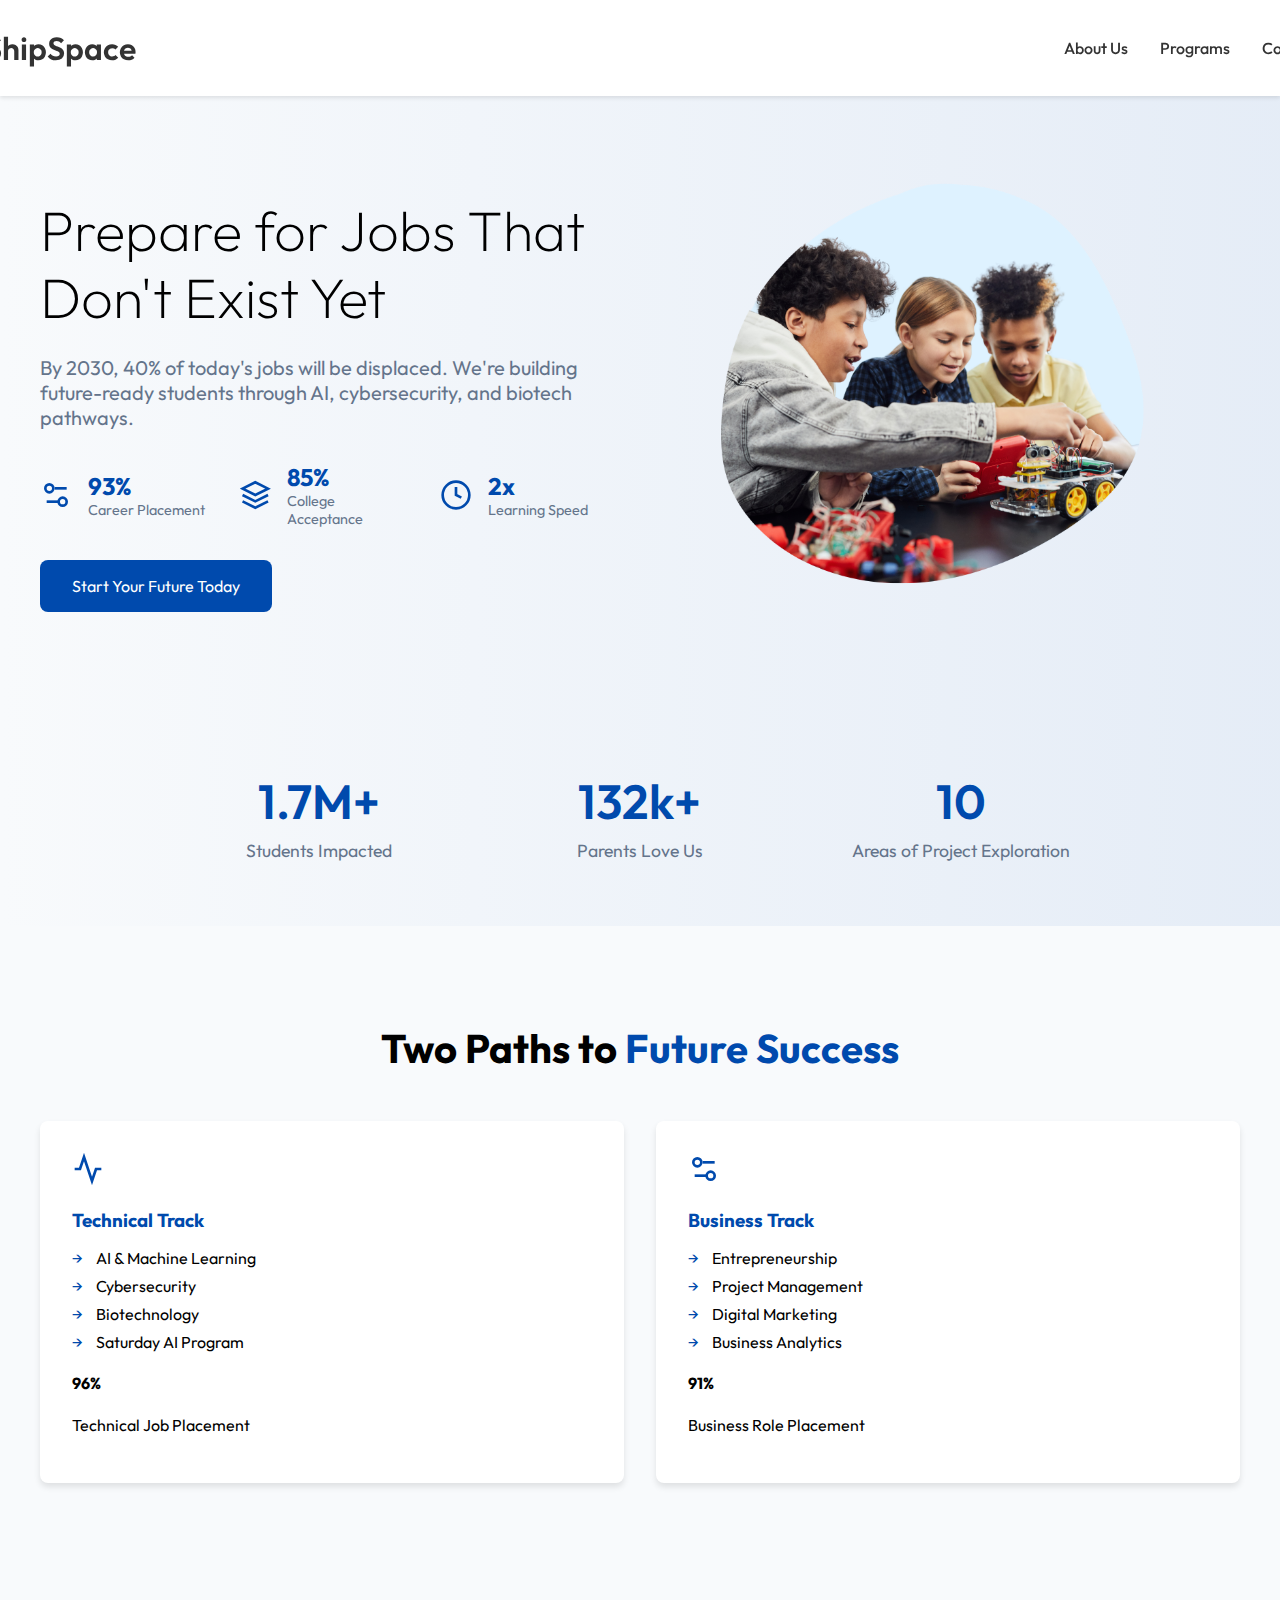
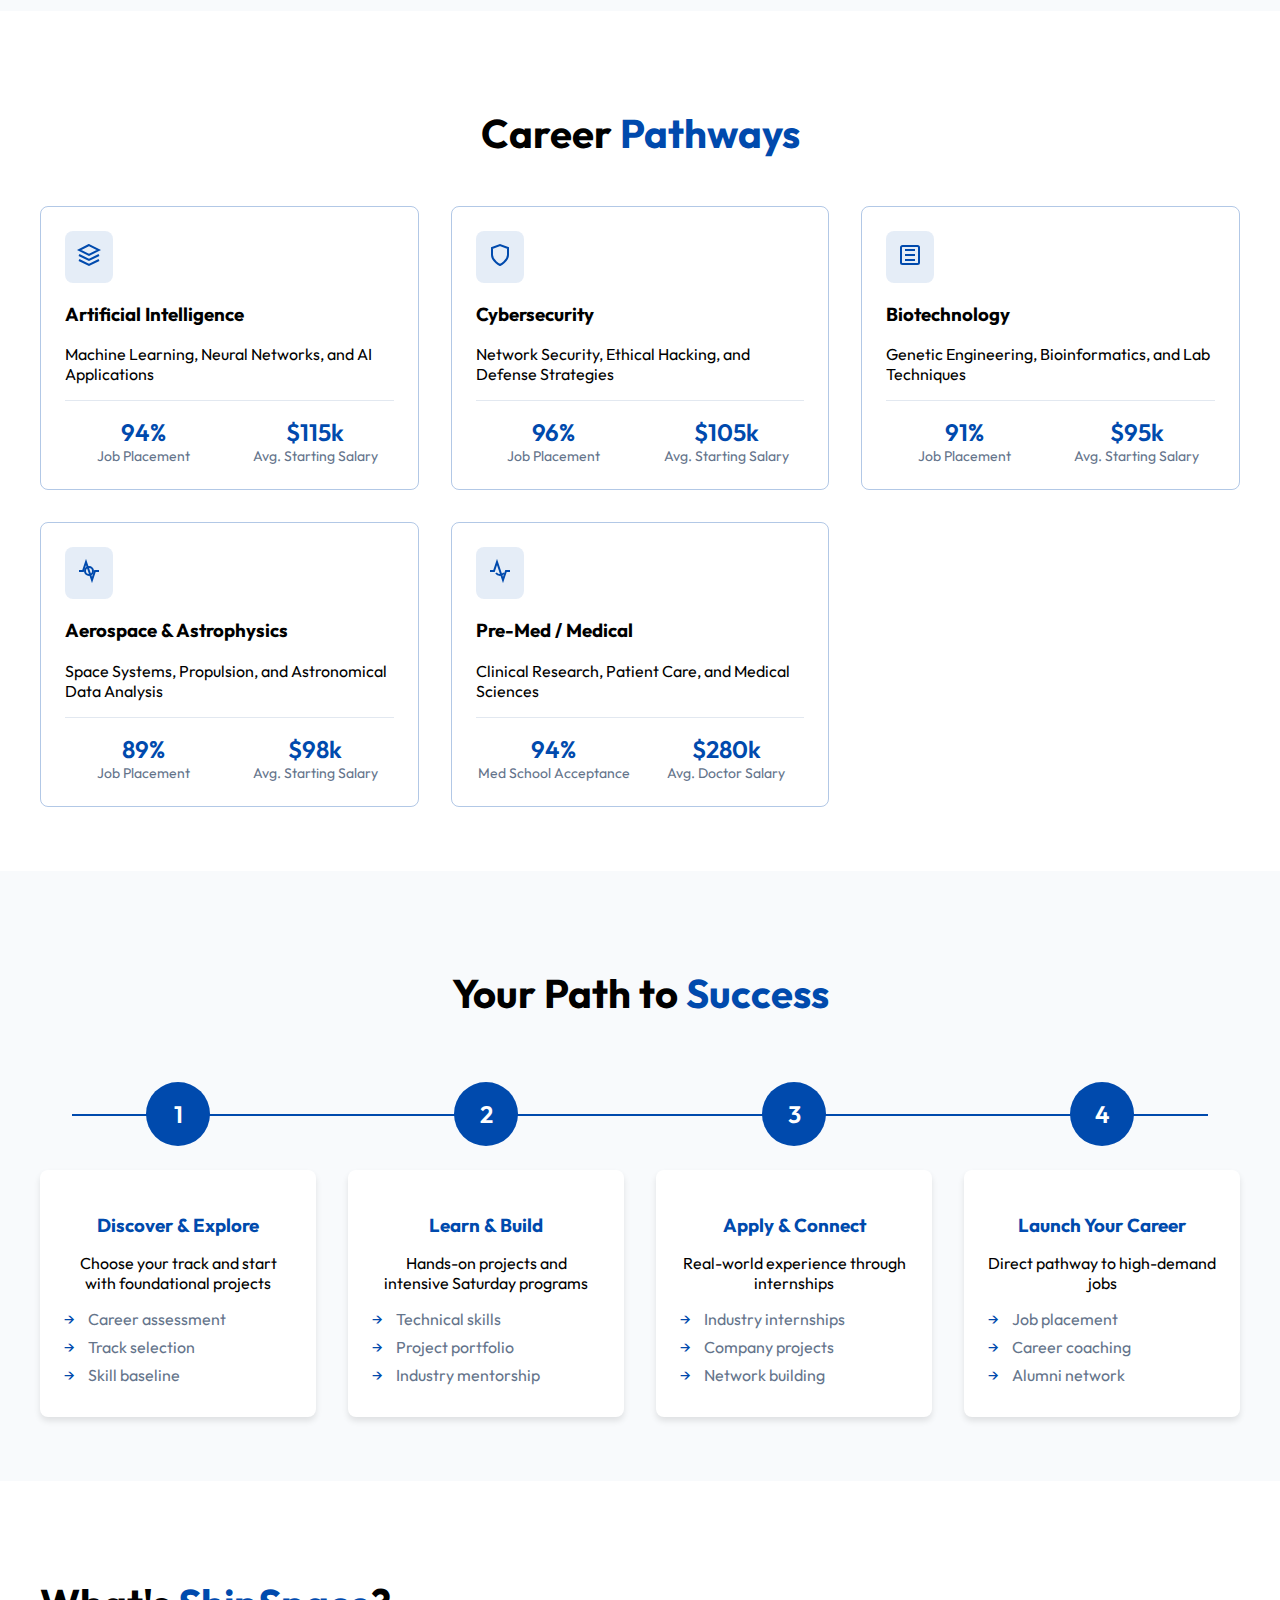
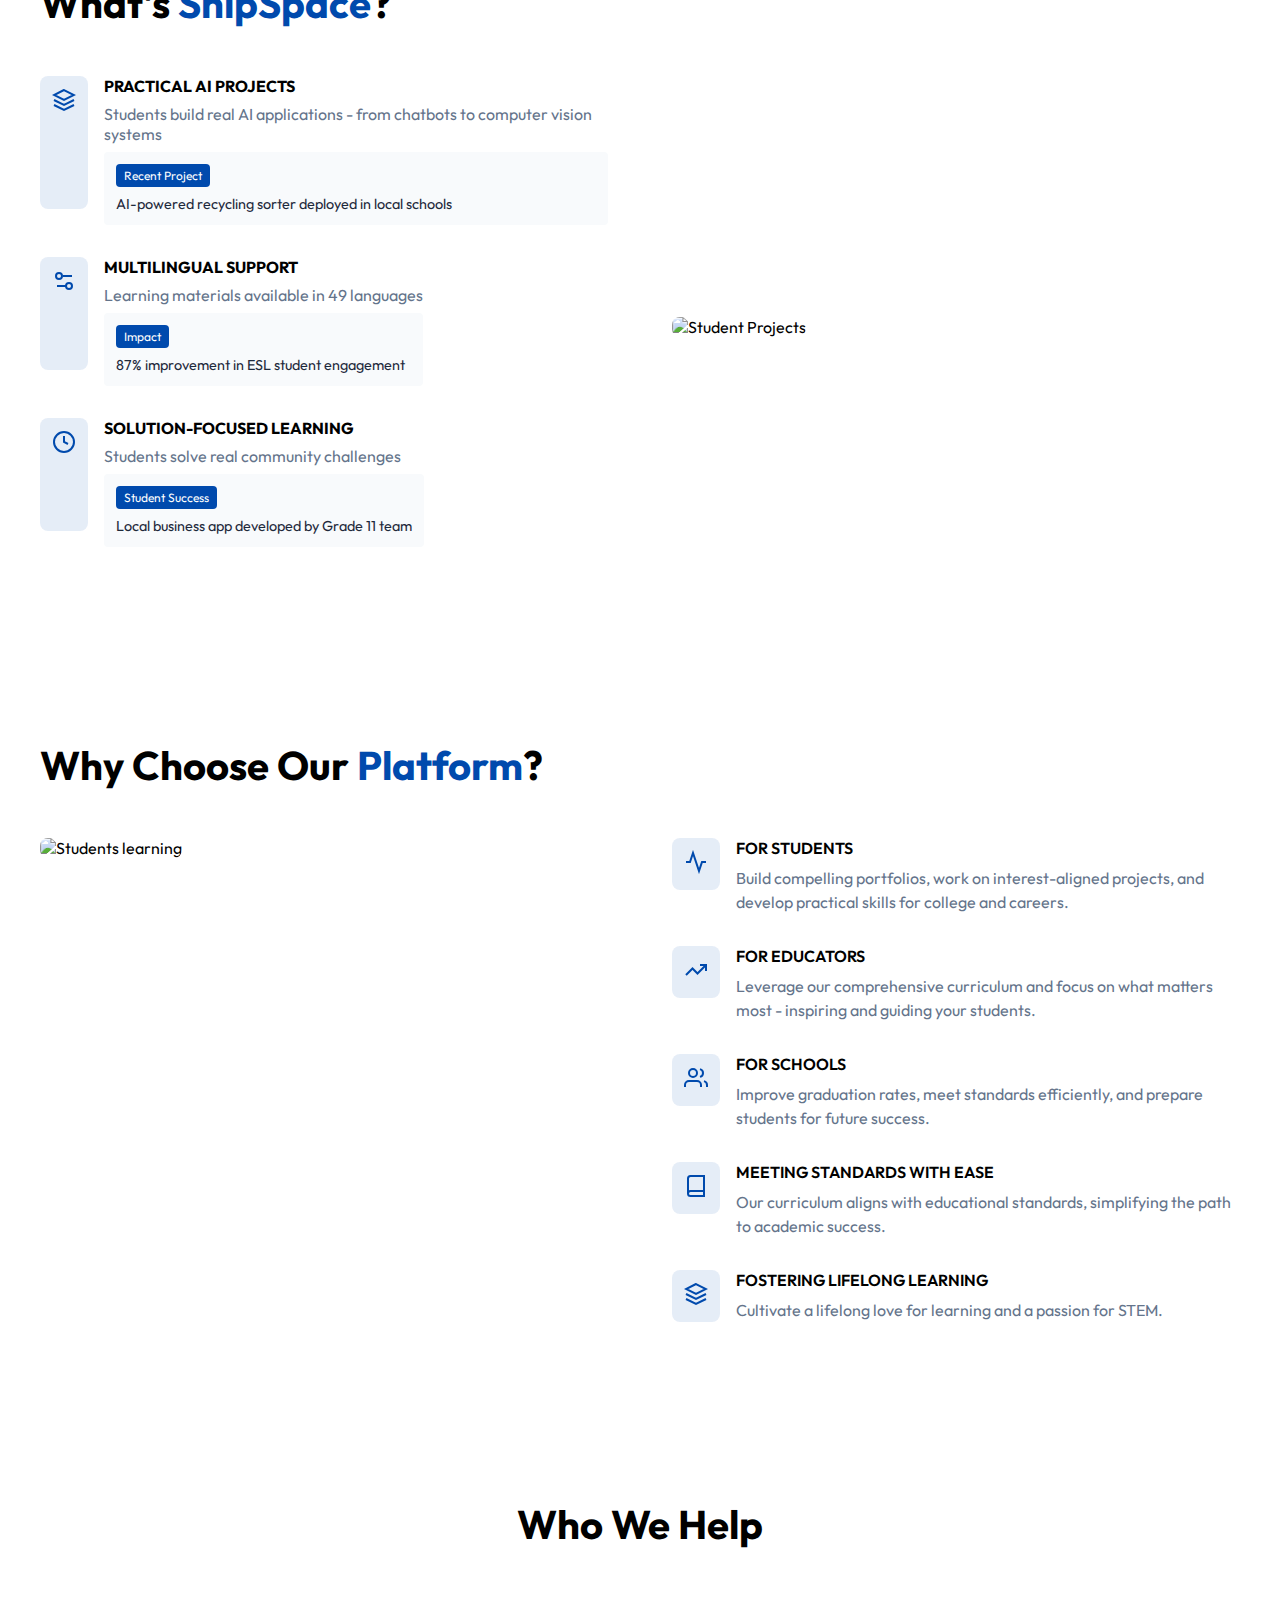
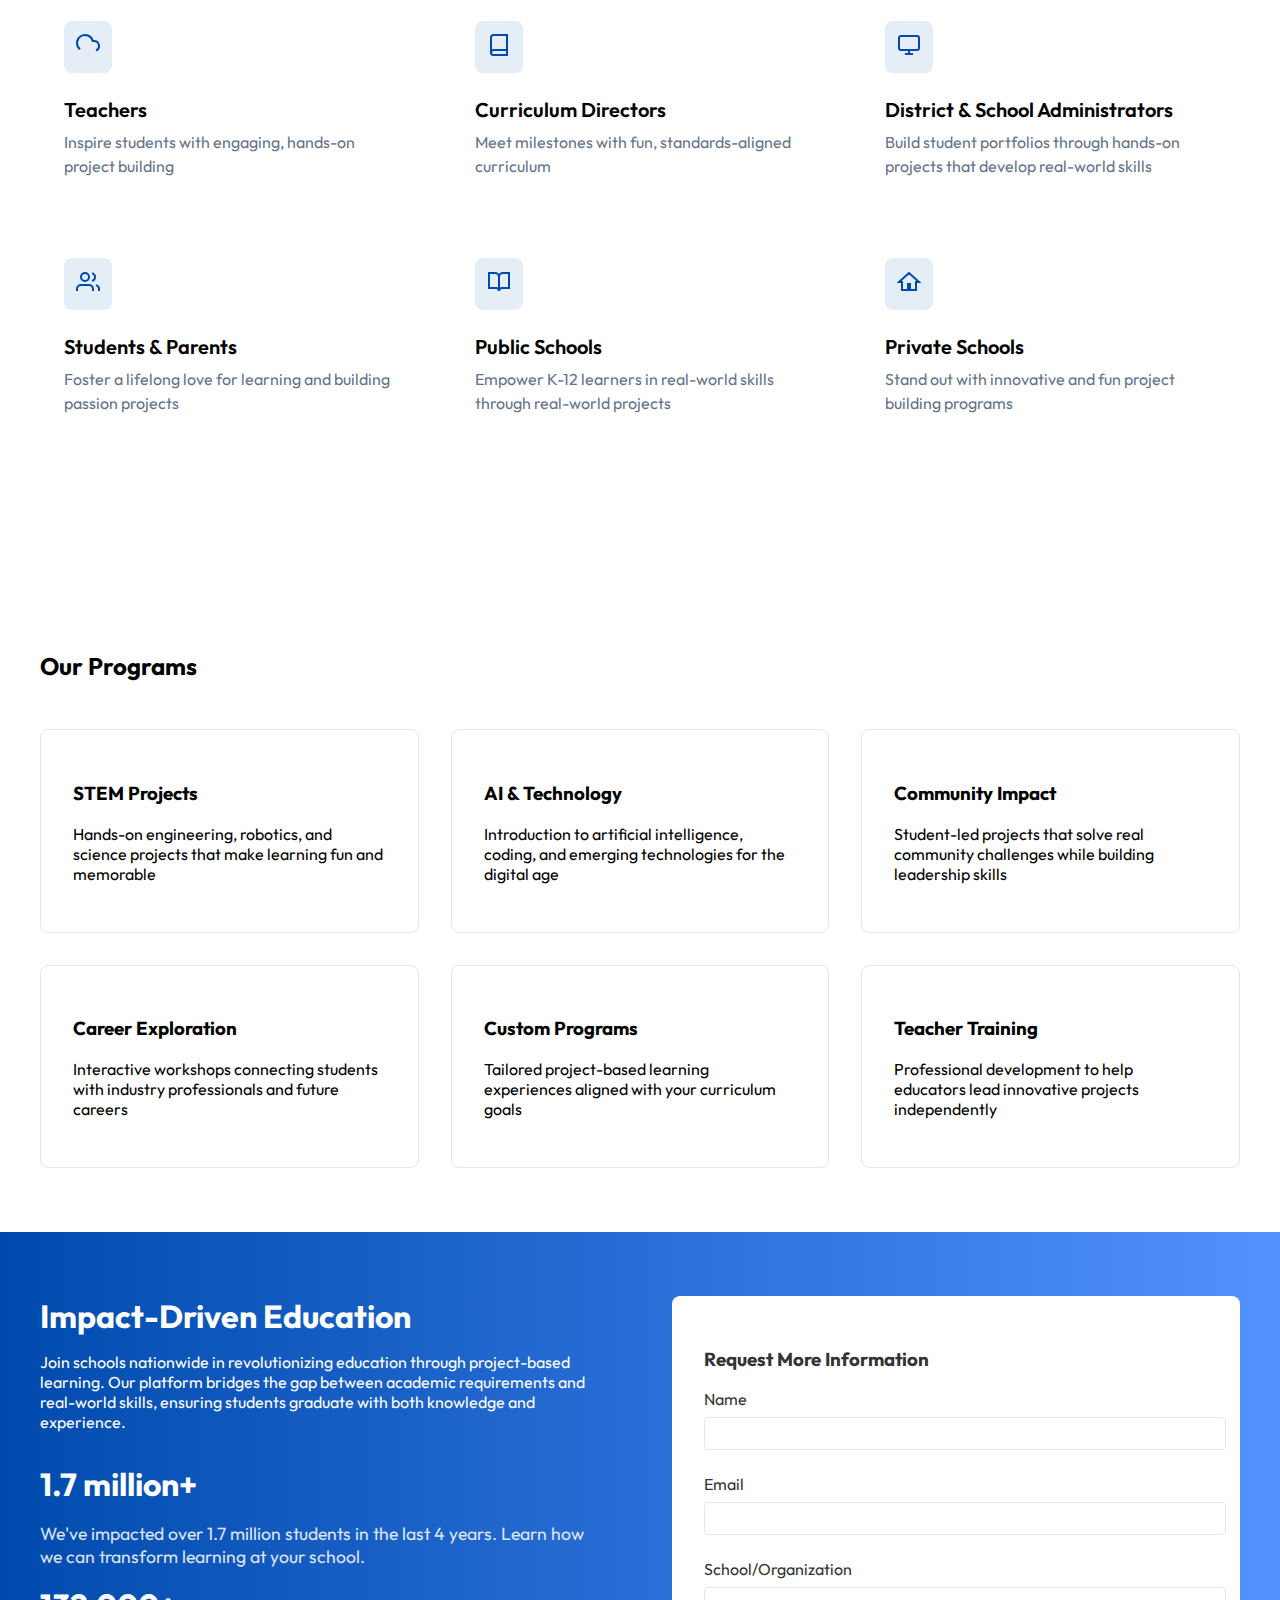
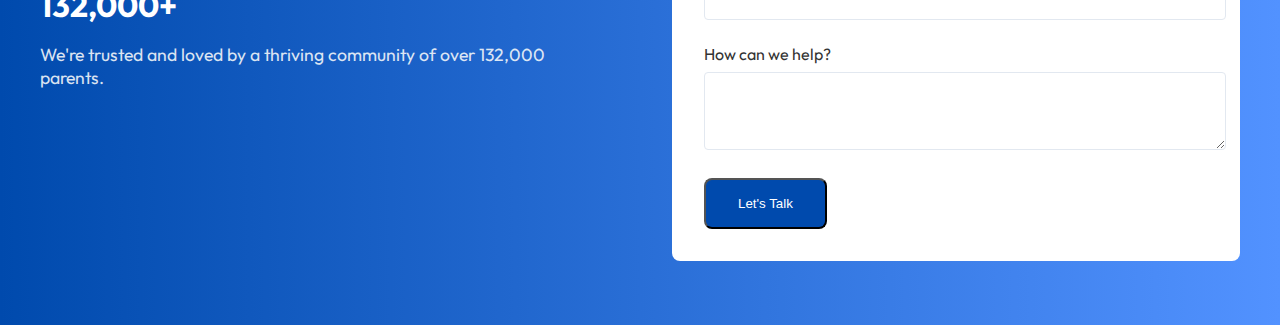
==== ss_test.html @ f763aa2a "Website revamp pt. 1" ====
<!DOCTYPE html>
<html lang="en">
<head>
    <meta charset="UTF-8">
    <meta name="viewport" content="width=device-width, initial-scale=1.0">
    <title>ShipSpace</title>
    <link rel="preconnect" href="https://fonts.googleapis.com">
    <link rel="preconnect" href="https://fonts.gstatic.com" crossorigin>
    <link href="https://fonts.googleapis.com/css2?family=Outfit:wght@100;200;300;400;500;600;700&display=swap" rel="stylesheet">
    
    <style>
        /* Base styles */
        html {
            scroll-behavior: smooth;
            font-family: 'Outfit', sans-serif;
        }

        body {
            margin: 0;
            padding: 0;
            overflow-x: hidden;
        }

        /* Navbar styles */
        .navbar {
            position: fixed;
            top: 0;
            width: 100%;
            background-color: white;
            padding: 1rem 0;
            box-shadow: 0 2px 4px rgba(0,0,0,0.1);
            z-index: 1000;
        }

        .navbar-content {
            max-width: 1200px;
            margin: 0 auto;
            display: flex;
            justify-content: space-between;
            align-items: center;
            padding-left: 0;
        }

        .logo {
            font-size: 2rem;
            font-weight: 600;
            color: #333;
            text-decoration: none;
        }

        .nav-links {
            display: flex;
            gap: 2rem;
            margin-right: -5rem;
        }

        .nav-links a {
            text-decoration: none;
            color: #333;
            font-weight: 500;
            transition: color 0.3s;
        }

        .nav-links a:hover {
            color: #5292ff;
        }

        /* Hero section */
        .hero {
            padding: 8rem 2rem 2rem;
            background: linear-gradient(to right, #f8fafc, rgba(0, 74, 173, 0.1));
            min-height: auto;
            display: flex;
            flex-direction: column;
            align-items: center;
        }

        .hero-content {
            max-width: 1200px;
            margin: 0 auto;
            display: grid;
            grid-template-columns: 1fr 1fr;
            gap: 4rem;
            align-items: center;
        }

        .hero-text h1 {
            font-size: 3.5rem;
            font-weight: 200;
            margin-bottom: 1.5rem;
            line-height: 1.2;
        }

        .hero-text p {
            font-size: 1.25rem;
            color: #64748b;
            margin-bottom: 2rem;
        }

        .cta-button {
            display: inline-block;
            padding: 1rem 2rem;
            background-color: #004aad;
            color: white;
            text-decoration: none;
            border-radius: 0.5rem;
            transition: background-color 0.3s;
        }

        .cta-button:hover {
            background-color: #5292ff;
        }

        /* Features section */
        .features {
            padding: 0 2rem 8rem;
            background: white;
        }

        .features-content {
            max-width: 1200px;
            margin: 0 auto;
            margin-bottom: 4rem;
        }

        .features-grid {
            display: grid;
            grid-template-columns: repeat(3, 1fr);
            gap: 2rem;
            margin-top: 3rem;
        }

        .feature-card {
            padding: 2rem;
            border: 1px solid #e2e8f0;
            border-radius: 0.5rem;
            transition: transform 0.3s, box-shadow 0.3s;
        }

        .feature-card:hover {
            transform: translateY(-5px);
            box-shadow: 0 4px 6px rgba(0, 74, 173, 0.2);
        }

        /* Contact section */
        .contact {
            padding: 4rem 2rem;
            background: linear-gradient(to right, #004aad, #5292ff) !important;
            color: white;
        }

        .contact-content {
            max-width: 1200px;
            margin: 0 auto;
            display: grid;
            grid-template-columns: 1fr 1fr;
            gap: 4rem;
        }

        .contact-form {
            background: white;
            padding: 2rem;
            border-radius: 0.5rem;
            color: #333;
        }

        .form-group {
            margin-bottom: 1.5rem;
        }

        .form-group label {
            display: block;
            margin-bottom: 0.5rem;
        }

        .form-group input,
        .form-group textarea {
            width: 100%;
            padding: 0.5rem;
            border: 1px solid #e2e8f0;
            border-radius: 0.25rem;
        }

        /* Footer */
        .footer {
            background: #0f172a;
            color: white;
            padding: 4rem 2rem;
        }

        .footer-content {
            max-width: 1200px;
            margin: 0 auto;
            display: grid;
            grid-template-columns: repeat(4, 1fr);
            gap: 2rem;
        }

        .footer-column h3 {
            margin-bottom: 1.5rem;
        }

        .footer-column ul {
            list-style: none;
            padding: 0;
        }

        .footer-column ul li {
            margin-bottom: 0.5rem;
        }

        .footer-column ul a {
            color: #94a3b8;
            text-decoration: none;
            transition: color 0.3s;
        }

        .footer-column ul a:hover {
            color: white;
        }

        /* Responsive design */
        @media (max-width: 768px) {
            .hero-content,
            .features-grid,
            .contact-content,
            .footer-content {
                grid-template-columns: 1fr;
            }

            .nav-links {
                display: none;
            }

            .hero {
                padding: 6rem 1rem 3rem;
            }

            .hero-text h1 {
                font-size: 2.5rem;
            }
        }

        /* Add these styles to your existing CSS */

        .text-blue {
            color: #004aad;
        }

        .text-center {
            text-align: center;
        }

        /* Benefits section */
        .benefits {
            padding: 4rem 2rem;
            background: white;
        }

        .benefits-content {
            max-width: 1200px;
            margin: 0 auto;
        }

        .benefits-content h2 {
            font-size: 2.5rem;
            margin-bottom: 3rem;
        }

        .benefits-grid {
            display: grid;
            grid-template-columns: repeat(3, 1fr);
            gap: 2rem;
        }

        .benefit-card {
            padding: 1.5rem;
            border: 1px solid rgba(0, 74, 173, 0.3);
            border-radius: 0.5rem;
            transition: all 0.3s ease;
        }

        .benefit-card:hover {
            background: rgba(0, 74, 173, 0.1);
        }

        .icon-container {
            background: rgba(0, 74, 173, 0.1);
            width: fit-content;
            padding: 0.75rem;
            border-radius: 0.5rem;
            margin-bottom: 1rem;
        }

        .icon-container svg {
            color: #004aad;
        }

        /* What's ShipSpace section */
        .what-is {
            padding: 4rem 2rem;
            background: white;
        }

        .what-is-content {
            max-width: 1200px;
            margin: 0 auto;
        }

        .what-is-content h2 {
            font-size: 2.5rem;
            margin-bottom: 3rem;
        }

        .what-is-grid {
            display: grid;
            grid-template-columns: 1fr 1fr;
            gap: 4rem;
            align-items: center;
        }

        .feature-item {
            display: flex;
            gap: 1rem;
            margin-bottom: 2rem;
        }

        .feature-item h3 {
            font-size: 1rem;
            text-transform: uppercase;
            margin: 0;
        }

        .feature-item p {
            margin: 0.5rem 0 0 0;
            color: #64748b;
        }

        /* Responsive adjustments */
        @media (max-width: 768px) {
            .benefits-grid {
                grid-template-columns: 1fr 1fr;
            }
            
            .what-is-grid {
                grid-template-columns: 1fr;
            }
        }

        @media (max-width: 480px) {
            .benefits-grid {
                grid-template-columns: 1fr;
            }
        }

        /* Add these styles to your existing CSS */

        .why-section {
            padding: 4rem 2rem;
            background: white;
        }

        .why-content {
            max-width: 1200px;
            margin: 0 auto;
        }

        .why-content h2 {
            font-size: 2.5rem;
            margin-bottom: 3rem;
        }

        .why-grid {
            display: grid;
            grid-template-columns: 1fr 1fr;
            gap: 4rem;
            align-items: start;
        }

        .why-image img {
            width: 100%;
            height: auto;
            border-radius: 0.5rem;
        }

        .why-features {
            display: flex;
            flex-direction: column;
            gap: 2rem;
        }

        .why-feature {
            display: flex;
            gap: 1rem;
            align-items: flex-start;
        }

        .why-feature-text h3 {
            font-size: 1rem;
            font-weight: 600;
            margin: 0;
            text-transform: uppercase;
        }

        .why-feature-text p {
            margin: 0.5rem 0 0 0;
            color: #64748b;
            line-height: 1.5;
        }

        @media (max-width: 768px) {
            .why-grid {
                grid-template-columns: 1fr;
            }
            
            .why-image {
                order: -1;
            }
        }

        /* Add these styles to your existing CSS */

        .who-we-help {
            padding: 4rem 2rem;
            background: white;
        }

        .who-we-help-content {
            max-width: 1200px;
            margin: 0 auto;
        }

        .who-we-help-content h2 {
            font-size: 2.5rem;
            margin-bottom: 3rem;
        }

        .help-grid {
            display: grid;
            grid-template-columns: repeat(3, 1fr);
            gap: 2rem;
        }

        .help-card {
            display: flex;
            flex-direction: column;
            gap: 0.5rem;
            padding: 1.5rem;
            border-radius: 0.5rem;
            transition: all 0.3s ease;
            cursor: pointer;
        }

        .help-card:hover {
            background: rgba(0, 74, 173, 0.1);
        }

        .help-card h3 {
            font-size: 1.25rem;
            font-weight: 600;
            margin: 0;
        }

        .help-card p {
            color: #64748b;
            margin: 0;
            line-height: 1.5;
        }

        /* Add this to your existing media queries */
        @media (max-width: 768px) {
            .help-grid {
                grid-template-columns: repeat(2, 1fr);
            }
        }

        @media (max-width: 480px) {
            .help-grid {
                grid-template-columns: 1fr;
            }
        }

        /* Add this to your existing style section */
        .stats {
            padding: 2rem;
            margin-top: 4rem;
            background: transparent;
            width: 100%;
            margin-bottom: -2rem;
        }

        .stats-content {
            max-width: 1200px;
            margin: 0 auto;
            background: transparent;
            box-shadow: none;
            padding: 2rem;
        }

        .stats-grid {
            display: grid;
            grid-template-columns: repeat(3, 1fr);
            gap: 4rem;
            text-align: center;
            max-width: 900px;
            margin: 0 auto;
        }

        .stat-item h3 {
            font-size: 3rem;
            font-weight: 600;
            color: #004aad;
            margin: 0;
        }

        .stat-item p {
            font-size: 1.1rem;
            color: #64748b;
            margin: 0.5rem 0 0 0;
        }

        @media (max-width: 768px) {
            .stats-grid {
                grid-template-columns: repeat(1, 1fr);
                gap: 2rem;
            }
            
            .stats {
                margin-top: -2rem;
                padding: 1rem;
            }
        }

        @media (max-width: 480px) {
            .stats-grid {
                grid-template-columns: 1fr;
            }
        }

        .logo-container {
            display: flex;
            align-items: center;
            gap: 0.5rem;
            margin-left: -8rem;
        }

        .logo-image {
            height: 4rem;
            width: auto;
        }

        .hero-subheading {
            font-size: 1.5rem;
            color: #1e293b;
            margin-bottom: 2rem;
            font-weight: 400;
        }

        .hero-stats {
            display: grid;
            grid-template-columns: repeat(3, 1fr);
            gap: 2rem;
            margin-bottom: 2rem;
        }

        .hero-stat-item {
            display: flex;
            align-items: center;
            gap: 1rem;
        }

        .hero-stat-item svg {
            width: 2rem;
            height: 2rem;
        }

        .hero-stat-item h4 {
            font-size: 1.5rem;
            margin: 0;
            color: #004aad;
        }

        .hero-stat-item p {
            font-size: 0.9rem;
            margin: 0;
            color: #64748b;
        }

        @media (max-width: 768px) {
            .hero-stats {
                grid-template-columns: 1fr;
                gap: 1rem;
            }
        }

        .future-ready {
            padding: 4rem 2rem;
            background: #f8fafc;
        }

        .future-ready-content {
            max-width: 1200px;
            margin: 0 auto;
        }

        .future-ready-content h2 {
            text-align: center;
            font-size: 2.5rem;
            margin-bottom: 3rem;
        }

        .tracks-container {
            display: grid;
            grid-template-columns: repeat(2, 1fr);
            gap: 2rem;
            margin-bottom: 4rem;
        }

        .track-card {
            background: white;
            padding: 2rem;
            border-radius: 0.5rem;
            box-shadow: 0 4px 6px rgba(0, 0, 0, 0.1);
        }

        .track-icon {
            margin-bottom: 1rem;
        }

        .track-card h3 {
            color: #004aad;
            margin-bottom: 1rem;
        }

        .track-card ul {
            list-style: none;
            padding: 0;
        }

        .track-card ul li {
            margin-bottom: 0.5rem;
            padding-left: 1.5rem;
            position: relative;
        }

        .track-card ul li:before {
            content: "→";
            position: absolute;
            left: 0;
            color: #004aad;
        }

        .testimonials-slider {
            text-align: center;
            max-width: 800px;
            margin: 0 auto;
        }

        .testimonial {
            padding: 2rem;
        }

        .testimonial p {
            font-size: 1.25rem;
            font-style: italic;
            color: #1e293b;
            margin-bottom: 1rem;
        }

        .testimonial cite {
            color: #64748b;
        }

        @media (max-width: 768px) {
            .tracks-container {
                grid-template-columns: 1fr;
            }
        }

        .project-example {
            margin-top: 0.5rem;
            background: #f8fafc;
            padding: 0.75rem;
            border-radius: 0.25rem;
        }

        .project-example .tag {
            display: inline-block;
            background: #004aad;
            color: white;
            padding: 0.25rem 0.5rem;
            border-radius: 0.25rem;
            font-size: 0.75rem;
            margin-bottom: 0.5rem;
        }

        .project-example p {
            margin: 0;
            font-size: 0.9rem;
            color: #1e293b;
        }

        .career-stats {
            display: grid;
            grid-template-columns: 1fr 1fr;
            gap: 1rem;
            margin-top: 1rem;
            padding-top: 1rem;
            border-top: 1px solid #e2e8f0;
        }

        .career-stats .stat {
            text-align: center;
        }

        .career-stats .stat span {
            font-size: 1.5rem;
            font-weight: 600;
            color: #004aad;
        }

        .career-stats .stat p {
            font-size: 0.875rem;
            color: #64748b;
            margin: 0;
        }

        .student-journey {
            padding: 4rem 2rem;
            background: #f8fafc;
        }

        .journey-content {
            max-width: 1200px;
            margin: 0 auto;
        }

        .journey-content h2 {
            text-align: center;
            font-size: 2.5rem;
            margin-bottom: 4rem;
        }

        .journey-timeline {
            display: grid;
            grid-template-columns: repeat(4, 1fr);
            gap: 2rem;
            position: relative;
        }

        .journey-timeline::before {
            content: '';
            position: absolute;
            top: 2rem;
            left: 2rem;
            right: 2rem;
            height: 2px;
            background: #004aad;
            z-index: 0;
        }

        .journey-step {
            position: relative;
            z-index: 1;
        }

        .step-number {
            width: 4rem;
            height: 4rem;
            background: #004aad;
            color: white;
            border-radius: 50%;
            display: flex;
            align-items: center;
            justify-content: center;
            font-size: 1.5rem;
            font-weight: 600;
            margin: 0 auto 1.5rem;
        }

        .step-content {
            text-align: center;
            padding: 1.5rem;
            background: white;
            border-radius: 0.5rem;
            box-shadow: 0 4px 6px rgba(0, 0, 0, 0.1);
        }

        .step-content h3 {
            color: #004aad;
            margin-bottom: 0.5rem;
        }

        .step-details {
            list-style: none;
            padding: 0;
            margin: 1rem 0 0;
            text-align: left;
        }

        .step-details li {
            padding-left: 1.5rem;
            position: relative;
            margin-bottom: 0.5rem;
            color: #64748b;
        }

        .step-details li::before {
            content: "→";
            position: absolute;
            left: 0;
            color: #004aad;
        }

        @media (max-width: 768px) {
            .journey-timeline {
                grid-template-columns: 1fr;
                gap: 3rem;
            }

            .journey-timeline::before {
                display: none;
            }
        }

        .benefits-grid {
            display: grid;
            grid-template-columns: repeat(3, 1fr);
            gap: 2rem;
        }

        @media (max-width: 1024px) {
            .benefits-grid {
                grid-template-columns: repeat(2, 1fr);
            }
        }

        @media (max-width: 640px) {
            .benefits-grid {
                grid-template-columns: 1fr;
            }
        }
    </style>
</head>
<body>
    <nav class="navbar">
        <div class="navbar-content">
            <div class="logo-container">
                <img src="images/rocket_logo.png" alt="ShipSpace Logo" class="logo-image">
                <a href="#" class="logo">ShipSpace</a>
            </div>
            <div class="nav-links">
                <a href="#about">About Us</a>
                <a href="#programs">Programs</a>
                <a href="#contact-form">Contact</a>
            </div>
        </div>
    </nav>

    <section class="hero">
        <div class="hero-content">
            <div class="hero-text">
                <h1>Prepare for Jobs That Don't Exist Yet</h1>
                <p class="hero-subheading">By 2030, 40% of today's jobs will be displaced. We're building future-ready students through AI, cybersecurity, and biotech pathways.</p>
                <div class="hero-stats">
                    <div class="hero-stat-item">
                        <svg width="24" height="24" viewBox="0 0 24 24" fill="none" stroke="#004aad" stroke-width="2">
                            <path d="M20 7h-9"></path>
                            <path d="M14 17H5"></path>
                            <circle cx="17" cy="17" r="3"></circle>
                            <circle cx="7" cy="7" r="3"></circle>
                        </svg>
                        <div>
                            <h4>93%</h4>
                            <p>Career Placement</p>
                        </div>
                    </div>
                    <div class="hero-stat-item">
                        <svg width="24" height="24" viewBox="0 0 24 24" fill="none" stroke="#004aad" stroke-width="2">
                            <path d="M12 2L2 7l10 5 10-5-10-5z"></path>
                            <path d="M2 17l10 5 10-5"></path>
                            <path d="M2 12l10 5 10-5"></path>
                        </svg>
                        <div>
                            <h4>85%</h4>
                            <p>College Acceptance</p>
                        </div>
                    </div>
                    <div class="hero-stat-item">
                        <svg width="24" height="24" viewBox="0 0 24 24" fill="none" stroke="#004aad" stroke-width="2">
                            <circle cx="12" cy="12" r="10"></circle>
                            <path d="M12 6v6l4 2"></path>
                        </svg>
                        <div>
                            <h4>2x</h4>
                            <p>Learning Speed</p>
                        </div>
                    </div>
                </div>
                <a href="#contact-form" class="cta-button">Start Your Future Today</a>
            </div>
            <div class="hero-image">
                <img src="images/hero_image.png" alt="Students working on projects" style="width: 90%; height: auto;">
            </div>
        </div>
        
        <div class="stats">
            <div class="stats-content">
                <div class="stats-grid">
                    <div class="stat-item">
                        <h3>1.7M+</h3>
                        <p>Students Impacted</p>
                    </div>
                    <div class="stat-item">
                        <h3>132k+</h3>
                        <p>Parents Love Us</p>
                    </div>
                    <div class="stat-item">
                        <h3>10</h3>
                        <p>Areas of Project Exploration</p>
                    </div>
                </div>
            </div>
        </div>
    </section>

    <section class="future-ready">
        <div class="future-ready-content">
            <h2>Two Paths to <span class="text-blue">Future Success</span></h2>
            <div class="tracks-container">
                <div class="track-card">
                    <div class="track-icon">
                        <svg width="32" height="32" viewBox="0 0 24 24" fill="none" stroke="#004aad" stroke-width="2">
                            <path d="M22 12h-4l-3 9L9 3l-3 9H2"></path>
                        </svg>
                    </div>
                    <h3>Technical Track</h3>
                    <ul>
                        <li>AI & Machine Learning</li>
                        <li>Cybersecurity</li>
                        <li>Biotechnology</li>
                        <li>Saturday AI Program</li>
                    </ul>
                    <div class="track-stats">
                        <div class="track-stat">
                            <h4>96%</h4>
                            <p>Technical Job Placement</p>
                        </div>
                    </div>
                </div>
                <div class="track-card">
                    <div class="track-icon">
                        <svg width="32" height="32" viewBox="0 0 24 24" fill="none" stroke="#004aad" stroke-width="2">
                            <path d="M20 7h-9"></path>
                            <path d="M14 17H5"></path>
                            <circle cx="17" cy="17" r="3"></circle>
                            <circle cx="7" cy="7" r="3"></circle>
                        </svg>
                    </div>
                    <h3>Business Track</h3>
                    <ul>
                        <li>Entrepreneurship</li>
                        <li>Project Management</li>
                        <li>Digital Marketing</li>
                        <li>Business Analytics</li>
                    </ul>
                    <div class="track-stats">
                        <div class="track-stat">
                            <h4>91%</h4>
                            <p>Business Role Placement</p>
                        </div>
                    </div>
                </div>
            </div>
        </div>
    </section>

    <section id="about" class="benefits">
        <div class="benefits-content">
            <h2 class="text-center">Career <span class="text-blue">Pathways</span></h2>
            <div class="benefits-grid">
                <div class="benefit-card">
                    <div class="icon-container">
                        <svg width="24" height="24" viewBox="0 0 24 24" fill="none" stroke="currentColor" stroke-width="2">
                            <path d="M12 2L2 7l10 5 10-5-10-5z"></path>
                            <path d="M2 17l10 5 10-5"></path>
                            <path d="M2 12l10 5 10-5"></path>
                        </svg>
                    </div>
                    <h3>Artificial Intelligence</h3>
                    <p>Machine Learning, Neural Networks, and AI Applications</p>
                    <div class="career-stats">
                        <div class="stat">
                            <span>94%</span>
                            <p>Job Placement</p>
                        </div>
                        <div class="stat">
                            <span>$115k</span>
                            <p>Avg. Starting Salary</p>
                        </div>
                    </div>
                </div>

                <div class="benefit-card">
                    <div class="icon-container">
                        <svg width="24" height="24" viewBox="0 0 24 24" fill="none" stroke="currentColor" stroke-width="2">
                            <path d="M12 22s8-4 8-10V5l-8-3-8 3v7c0 6 8 10 8 10z"></path>
                        </svg>
                    </div>
                    <h3>Cybersecurity</h3>
                    <p>Network Security, Ethical Hacking, and Defense Strategies</p>
                    <div class="career-stats">
                        <div class="stat">
                            <span>96%</span>
                            <p>Job Placement</p>
                        </div>
                        <div class="stat">
                            <span>$105k</span>
                            <p>Avg. Starting Salary</p>
                        </div>
                    </div>
                </div>

                <div class="benefit-card">
                    <div class="icon-container">
                        <svg width="24" height="24" viewBox="0 0 24 24" fill="none" stroke="currentColor" stroke-width="2">
                            <path d="M4.5 3h15a1.5 1.5 0 0 1 1.5 1.5v15a1.5 1.5 0 0 1-1.5 1.5h-15A1.5 1.5 0 0 1 3 19.5v-15A1.5 1.5 0 0 1 4.5 3z"></path>
                            <path d="M7 7h10"></path>
                            <path d="M7 12h10"></path>
                            <path d="M7 17h10"></path>
                        </svg>
                    </div>
                    <h3>Biotechnology</h3>
                    <p>Genetic Engineering, Bioinformatics, and Lab Techniques</p>
                    <div class="career-stats">
                        <div class="stat">
                            <span>91%</span>
                            <p>Job Placement</p>
                        </div>
                        <div class="stat">
                            <span>$95k</span>
                            <p>Avg. Starting Salary</p>
                        </div>
                    </div>
                </div>

                <div class="benefit-card">
                    <div class="icon-container">
                        <svg width="24" height="24" viewBox="0 0 24 24" fill="none" stroke="currentColor" stroke-width="2">
                            <path d="M22 12h-4l-3 9L9 3l-3 9H2"></path>
                            <circle cx="12" cy="12" r="4"></circle>
                        </svg>
                    </div>
                    <h3>Aerospace & Astrophysics</h3>
                    <p>Space Systems, Propulsion, and Astronomical Data Analysis</p>
                    <div class="career-stats">
                        <div class="stat">
                            <span>89%</span>
                            <p>Job Placement</p>
                        </div>
                        <div class="stat">
                            <span>$98k</span>
                            <p>Avg. Starting Salary</p>
                        </div>
                    </div>
                </div>

                <div class="benefit-card">
                    <div class="icon-container">
                        <svg width="24" height="24" viewBox="0 0 24 24" fill="none" stroke="currentColor" stroke-width="2">
                            <path d="M22 12h-4l-3 9L9 3l-3 9H2"></path>
                            <path d="M8 14s1.5 2 4 2 4-2 4-2"></path>
                            <line x1="9" y1="9" x2="9.01" y2="9"></line>
                            <line x1="15" y1="9" x2="15.01" y2="9"></line>
                        </svg>
                    </div>
                    <h3>Pre-Med / Medical</h3>
                    <p>Clinical Research, Patient Care, and Medical Sciences</p>
                    <div class="career-stats">
                        <div class="stat">
                            <span>94%</span>
                            <p>Med School Acceptance</p>
                        </div>
                        <div class="stat">
                            <span>$280k</span>
                            <p>Avg. Doctor Salary</p>
                        </div>
                    </div>
                </div>
            </div>
        </div>
    </section>

    <section class="student-journey">
        <div class="journey-content">
            <h2>Your Path to <span class="text-blue">Success</span></h2>
            <div class="journey-timeline">
                <div class="journey-step">
                    <div class="step-number">1</div>
                    <div class="step-content">
                        <h3>Discover & Explore</h3>
                        <p>Choose your track and start with foundational projects</p>
                        <ul class="step-details">
                            <li>Career assessment</li>
                            <li>Track selection</li>
                            <li>Skill baseline</li>
                        </ul>
                    </div>
                </div>

                <div class="journey-step">
                    <div class="step-number">2</div>
                    <div class="step-content">
                        <h3>Learn & Build</h3>
                        <p>Hands-on projects and intensive Saturday programs</p>
                        <ul class="step-details">
                            <li>Technical skills</li>
                            <li>Project portfolio</li>
                            <li>Industry mentorship</li>
                        </ul>
                    </div>
                </div>

                <div class="journey-step">
                    <div class="step-number">3</div>
                    <div class="step-content">
                        <h3>Apply & Connect</h3>
                        <p>Real-world experience through internships</p>
                        <ul class="step-details">
                            <li>Industry internships</li>
                            <li>Company projects</li>
                            <li>Network building</li>
                        </ul>
                    </div>
                </div>

                <div class="journey-step">
                    <div class="step-number">4</div>
                    <div class="step-content">
                        <h3>Launch Your Career</h3>
                        <p>Direct pathway to high-demand jobs</p>
                        <ul class="step-details">
                            <li>Job placement</li>
                            <li>Career coaching</li>
                            <li>Alumni network</li>
                        </ul>
                    </div>
                </div>
            </div>
        </div>
    </section>

    <section class="what-is">
        <div class="what-is-content">
            <h2>What's <span class="text-blue">ShipSpace</span>?</h2>
            <div class="what-is-grid">
                <div class="what-is-text">
                    <div class="feature-item">
                        <div class="icon-container">
                            <svg width="24" height="24" viewBox="0 0 24 24" fill="none" stroke="currentColor" stroke-width="2">
                                <path d="M12 2L2 7l10 5 10-5-10-5z"></path>
                                <path d="M2 17l10 5 10-5"></path>
                                <path d="M2 12l10 5 10-5"></path>
                            </svg>
                        </div>
                        <div>
                            <h3>PRACTICAL AI PROJECTS</h3>
                            <p>Students build real AI applications - from chatbots to computer vision systems</p>
                            <div class="project-example">
                                <span class="tag">Recent Project</span>
                                <p>AI-powered recycling sorter deployed in local schools</p>
                            </div>
                        </div>
                    </div>
                    
                    <div class="feature-item">
                        <div class="icon-container">
                            <svg width="24" height="24" viewBox="0 0 24 24" fill="none" stroke="currentColor" stroke-width="2">
                                <path d="M20 7h-9"></path>
                                <path d="M14 17H5"></path>
                                <circle cx="17" cy="17" r="3"></circle>
                                <circle cx="7" cy="7" r="3"></circle>
                            </svg>
                        </div>
                        <div>
                            <h3>MULTILINGUAL SUPPORT</h3>
                            <p>Learning materials available in 49 languages</p>
                            <div class="project-example">
                                <span class="tag">Impact</span>
                                <p>87% improvement in ESL student engagement</p>
                            </div>
                        </div>
                    </div>

                    <div class="feature-item">
                        <div class="icon-container">
                            <svg width="24" height="24" viewBox="0 0 24 24" fill="none" stroke="currentColor" stroke-width="2">
                                <circle cx="12" cy="12" r="10"></circle>
                                <path d="M12 6v6l4 2"></path>
                            </svg>
                        </div>
                        <div>
                            <h3>SOLUTION-FOCUSED LEARNING</h3>
                            <p>Students solve real community challenges</p>
                            <div class="project-example">
                                <span class="tag">Student Success</span>
                                <p>Local business app developed by Grade 11 team</p>
                            </div>
                        </div>
                    </div>
                </div>
                <div class="what-is-image">
                    <img src="images/student_projects.png" alt="Student Projects" style="width: 100%; border-radius: 0.5rem;">
                </div>
            </div>
        </div>
    </section>

    <section class="why-section">
        <div class="why-content">
            <h2>Why Choose Our <span class="text-blue">Platform</span>?</h2>
            <div class="why-grid">
                <div class="why-image">
                    <img src="classroom-image.jpg" alt="Students learning" class="rounded-lg">
                </div>
                <div class="why-features">
                    <div class="why-feature">
                        <div class="icon-container">
                            <svg width="24" height="24" viewBox="0 0 24 24" fill="none" stroke="currentColor" stroke-width="2">
                                <path d="M22 12h-4l-3 9L9 3l-3 9H2"></path>
                            </svg>
                        </div>
                        <div class="why-feature-text">
                            <h3>FOR STUDENTS</h3>
                            <p>Build compelling portfolios, work on interest-aligned projects, and develop practical skills for college and careers.</p>
                        </div>
                    </div>

                    <div class="why-feature">
                        <div class="icon-container">
                            <svg width="24" height="24" viewBox="0 0 24 24" fill="none" stroke="currentColor" stroke-width="2">
                                <path d="M22 7L13.5 15.5 8.5 10.5 2 17"></path>
                                <path d="M16 7h6v6"></path>
                            </svg>
                        </div>
                        <div class="why-feature-text">
                            <h3>FOR EDUCATORS</h3>
                            <p>Leverage our comprehensive curriculum and focus on what matters most - inspiring and guiding your students.</p>
                        </div>
                    </div>

                    <div class="why-feature">
                        <div class="icon-container">
                            <svg width="24" height="24" viewBox="0 0 24 24" fill="none" stroke="currentColor" stroke-width="2">
                                <path d="M17 21v-2a4 4 0 0 0-4-4H5a4 4 0 0 0-4 4v2"></path>
                                <circle cx="9" cy="7" r="4"></circle>
                                <path d="M23 21v-2a4 4 0 0 0-3-3.87"></path>
                                <path d="M16 3.13a4 4 0 0 1 0 7.75"></path>
                            </svg>
                        </div>
                        <div class="why-feature-text">
                            <h3>FOR SCHOOLS</h3>
                            <p>Improve graduation rates, meet standards efficiently, and prepare students for future success.</p>
                        </div>
                    </div>

                    <div class="why-feature">
                        <div class="icon-container">
                            <svg width="24" height="24" viewBox="0 0 24 24" fill="none" stroke="currentColor" stroke-width="2">
                                <path d="M4 19.5v-15A2.5 2.5 0 0 1 6.5 2H20v20H6.5a2.5 2.5 0 0 1 0-5H20"></path>
                            </svg>
                        </div>
                        <div class="why-feature-text">
                            <h3>MEETING STANDARDS WITH EASE</h3>
                            <p>Our curriculum aligns with educational standards, simplifying the path to academic success.</p>
                        </div>
                    </div>

                    <div class="why-feature">
                        <div class="icon-container">
                            <svg width="24" height="24" viewBox="0 0 24 24" fill="none" stroke="currentColor" stroke-width="2">
                                <path d="M12 2L2 7l10 5 10-5-10-5zM2 17l10 5 10-5M2 12l10 5 10-5"></path>
                            </svg>
                        </div>
                        <div class="why-feature-text">
                            <h3>FOSTERING LIFELONG LEARNING</h3>
                            <p>Cultivate a lifelong love for learning and a passion for STEM.</p>
                        </div>
                    </div>
                </div>
            </div>
        </div>
    </section>

    <section class="who-we-help">
        <div class="who-we-help-content">
            <h2 class="text-center">Who We Help</h2>
            <div class="help-grid">
                <div class="help-card">
                    <div class="icon-container">
                        <svg width="24" height="24" viewBox="0 0 24 24" fill="none" stroke="currentColor" stroke-width="2">
                            <path d="M20 17.58A5 5 0 0018 8h-1.26A8 8 0 104 16.25"></path>
                            <path d="M8 16h.01"></path>
                            <path d="M8 20h.01"></path>
                            <path d="M12 18h.01"></path>
                            <path d="M12 22h.01"></path>
                            <path d="M16 16h.01"></path>
                            <path d="M16 20h.01"></path>
                        </svg>
                    </div>
                    <h3>Teachers</h3>
                    <p>Inspire students with engaging, hands-on project building</p>
                </div>

                <div class="help-card">
                    <div class="icon-container">
                        <svg width="24" height="24" viewBox="0 0 24 24" fill="none" stroke="currentColor" stroke-width="2">
                            <path d="M4 19.5v-15A2.5 2.5 0 016.5 2H20v20H6.5a2.5 2.5 0 010-5H20"></path>
                        </svg>
                    </div>
                    <h3>Curriculum Directors</h3>
                    <p>Meet milestones with fun, standards-aligned curriculum</p>
                </div>

                <div class="help-card">
                    <div class="icon-container">
                        <svg width="24" height="24" viewBox="0 0 24 24" fill="none" stroke="currentColor" stroke-width="2">
                            <rect x="2" y="3" width="20" height="14" rx="2" ry="2"></rect>
                            <path d="M8 21h8"></path>
                            <path d="M12 17v4"></path>
                        </svg>
                    </div>
                    <h3>District & School Administrators</h3>
                    <p>Build student portfolios through hands-on projects that develop real-world skills</p>
                </div>

                <div class="help-card">
                    <div class="icon-container">
                        <svg width="24" height="24" viewBox="0 0 24 24" fill="none" stroke="currentColor" stroke-width="2">
                            <path d="M17 21v-2a4 4 0 0 0-4-4H5a4 4 0 0 0-4 4v2"></path>
                            <circle cx="9" cy="7" r="4"></circle>
                            <path d="M23 21v-2a4 4 0 0 0-3-3.87"></path>
                            <path d="M16 3.13a4 4 0 0 1 0 7.75"></path>
                        </svg>
                    </div>
                    <h3>Students & Parents</h3>
                    <p>Foster a lifelong love for learning and building passion projects</p>
                </div>

                <div class="help-card">
                    <div class="icon-container">
                        <svg width="24" height="24" viewBox="0 0 24 24" fill="none" stroke="currentColor" stroke-width="2">
                            <path d="M2 3h6a4 4 0 014 4v14a3 3 0 00-3-3H2z"></path>
                            <path d="M22 3h-6a4 4 0 00-4 4v14a3 3 0 013-3h7z"></path>
                        </svg>
                    </div>
                    <h3>Public Schools</h3>
                    <p>Empower K-12 learners in real-world skills through real-world projects</p>
                </div>

                <div class="help-card">
                    <div class="icon-container">
                        <svg width="24" height="24" viewBox="0 0 24 24" fill="none" stroke="currentColor" stroke-width="2">
                            <path d="M12 3L2 12h3v8h6v-6h2v6h6v-8h3L12 3z"></path>
                        </svg>
                    </div>
                    <h3>Private Schools</h3>
                    <p>Stand out with innovative and fun project building programs</p>
                </div>
            </div>
        </div>
    </section>

    <section id="programs" class="features"></section>
        <div class="features-content">
            <h2>Our Programs</h2>
            <div class="features-grid">
                <div class="feature-card">
                    <h3>STEM Projects</h3>
                    <p>Hands-on engineering, robotics, and science projects that make learning fun and memorable</p>
                </div>
                <div class="feature-card">
                    <h3>AI & Technology</h3>
                    <p>Introduction to artificial intelligence, coding, and emerging technologies for the digital age</p>
                </div>
                <div class="feature-card">
                    <h3>Community Impact</h3>
                    <p>Student-led projects that solve real community challenges while building leadership skills</p>
                </div>
                <div class="feature-card">
                    <h3>Career Exploration</h3>
                    <p>Interactive workshops connecting students with industry professionals and future careers</p>
                </div>
                <div class="feature-card">
                    <h3>Custom Programs</h3>
                    <p>Tailored project-based learning experiences aligned with your curriculum goals</p>
                </div>
                <div class="feature-card">
                    <h3>Teacher Training</h3>
                    <p>Professional development to help educators lead innovative projects independently</p>
                </div>
            </div>
        </div>
    </section>

    <section id="impact" class="contact" style="background: linear-gradient(to right, #004aad, #5292ff);">
        <div class="contact-content">
            <div class="contact-info">
                <h2 style="font-size: 2.0rem; margin: 0;">Impact-Driven Education</h2>
                <p style="margin-bottom: 2rem;">Join schools nationwide in revolutionizing education through project-based learning. Our platform bridges the gap between academic requirements and real-world skills, ensuring students graduate with both knowledge and experience.</p>
                <div class="impact-stats">
                    <div>
                        <h3 style="font-size: 2.0rem; margin: 0;">1.7 million+</h3>
                        <p style="font-size: 1.1rem; color: #f1f5f9; opacity: 0.9;">We've impacted over 1.7 million students in the last 4 years. Learn how we can transform learning at your school.</p>
                    </div>
                    <div>
                        <h3 style="font-size: 2.0rem; margin: 0;">132,000+</h3>
                        <p style="font-size: 1.1rem; color: #f1f5f9; opacity: 0.9;">We're trusted and loved by a thriving community of over 132,000 parents.</p>
                    </div>
                </div>
            </div>
            <div class="contact-form">
                <div id="contact-form">
                    <h3>Request More Information</h3>
                    <form action="https://formspree.io/f/xqakrzwn" method="POST">
                        <div class="form-group">
                            <label for="name">Name</label>
                            <input type="text" id="name" name="name" required>
                        </div>
                        <div class="form-group">
                            <label for="email">Email</label>
                            <input type="email" id="email" name="email" required>
                        </div>
                        <div class="form-group">
                            <label for="school">School/Organization</label>
                            <input type="text" id="school" name="school" required>
                        </div>
                        <div class="form-group">
                            <label for="message">How can we help?</label>
                            <textarea id="message" name="message" rows="4" required></textarea>
                        </div>
                        <button type="submit" class="cta-button">Let's Talk</button>
                    </form>
                </div>
            </div>
        </div>
    </section>

    <!-- Footer Section (Commented Out)
    <footer class="footer">
        <div class="footer-content">
            <div class="footer-column">
                <h3>ShipSpace</h3>
                <p>Transforming education through hands-on learning</p>
            </div>
            <div class="footer-column">
                <h3>Programs</h3>
                <ul>
                    <li><a href="#">STEM Projects</a></li>
                    <li><a href="#">AI & Technology</a></li>
                    <li><a href="#">Community Impact</a></li>
                    <li><a href="#">Career Exploration</a></li>
                </ul>
            </div>
            <div class="footer-column">
                <h3>Company</h3>
                <ul>
                    <li><a href="#">About Us</a></li>
                    <li><a href="#">Our Impact</a></li>
                    <li><a href="#">Careers</a></li>
                    <li><a href="#">Blog</a></li>
                </ul>
            </div>
            <div class="footer-column">
                <h3>Connect</h3>
                <ul>
                    <li><a href="#">Contact Us</a></li>
                    <li><a href="#">Partner With Us</a></li>
                    <li><a href="#">Newsletter</a></li>
                </ul>
            </div>
        </div>
    </footer>
    -->
</body>
</html>
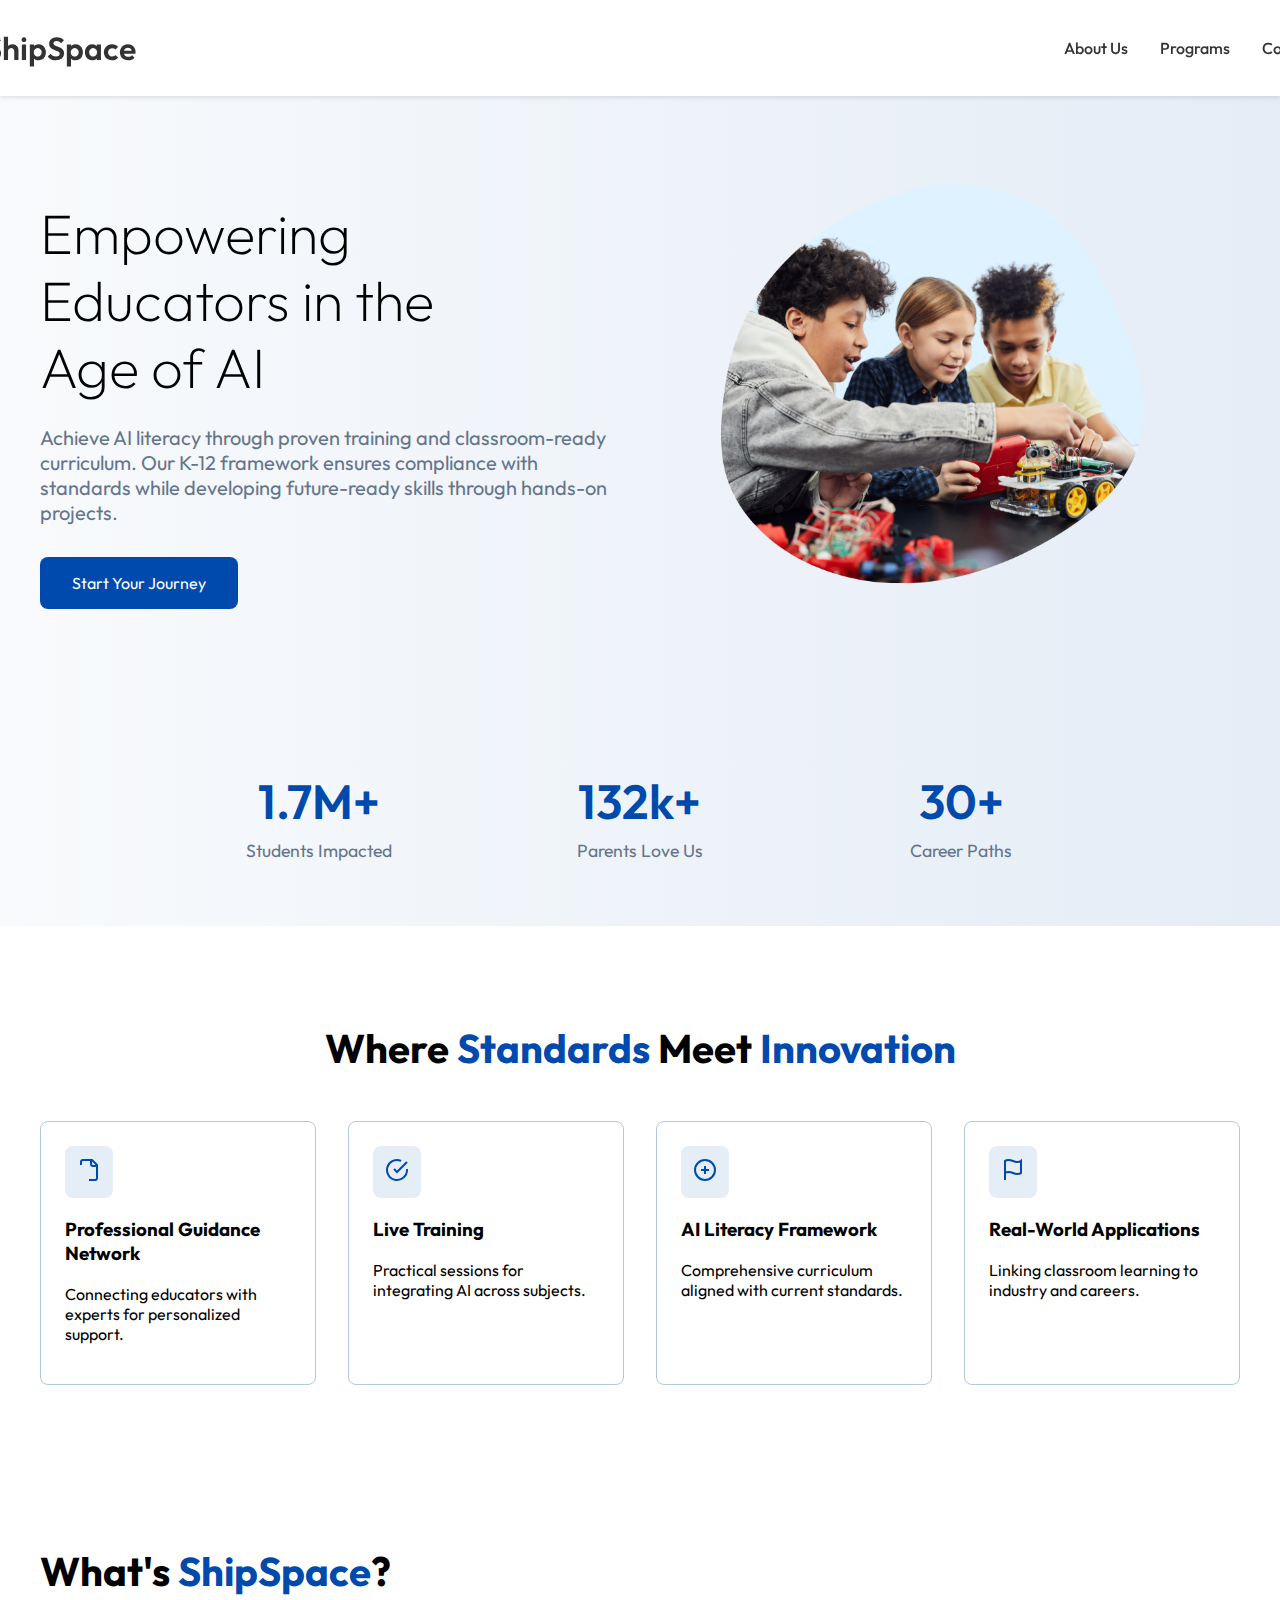
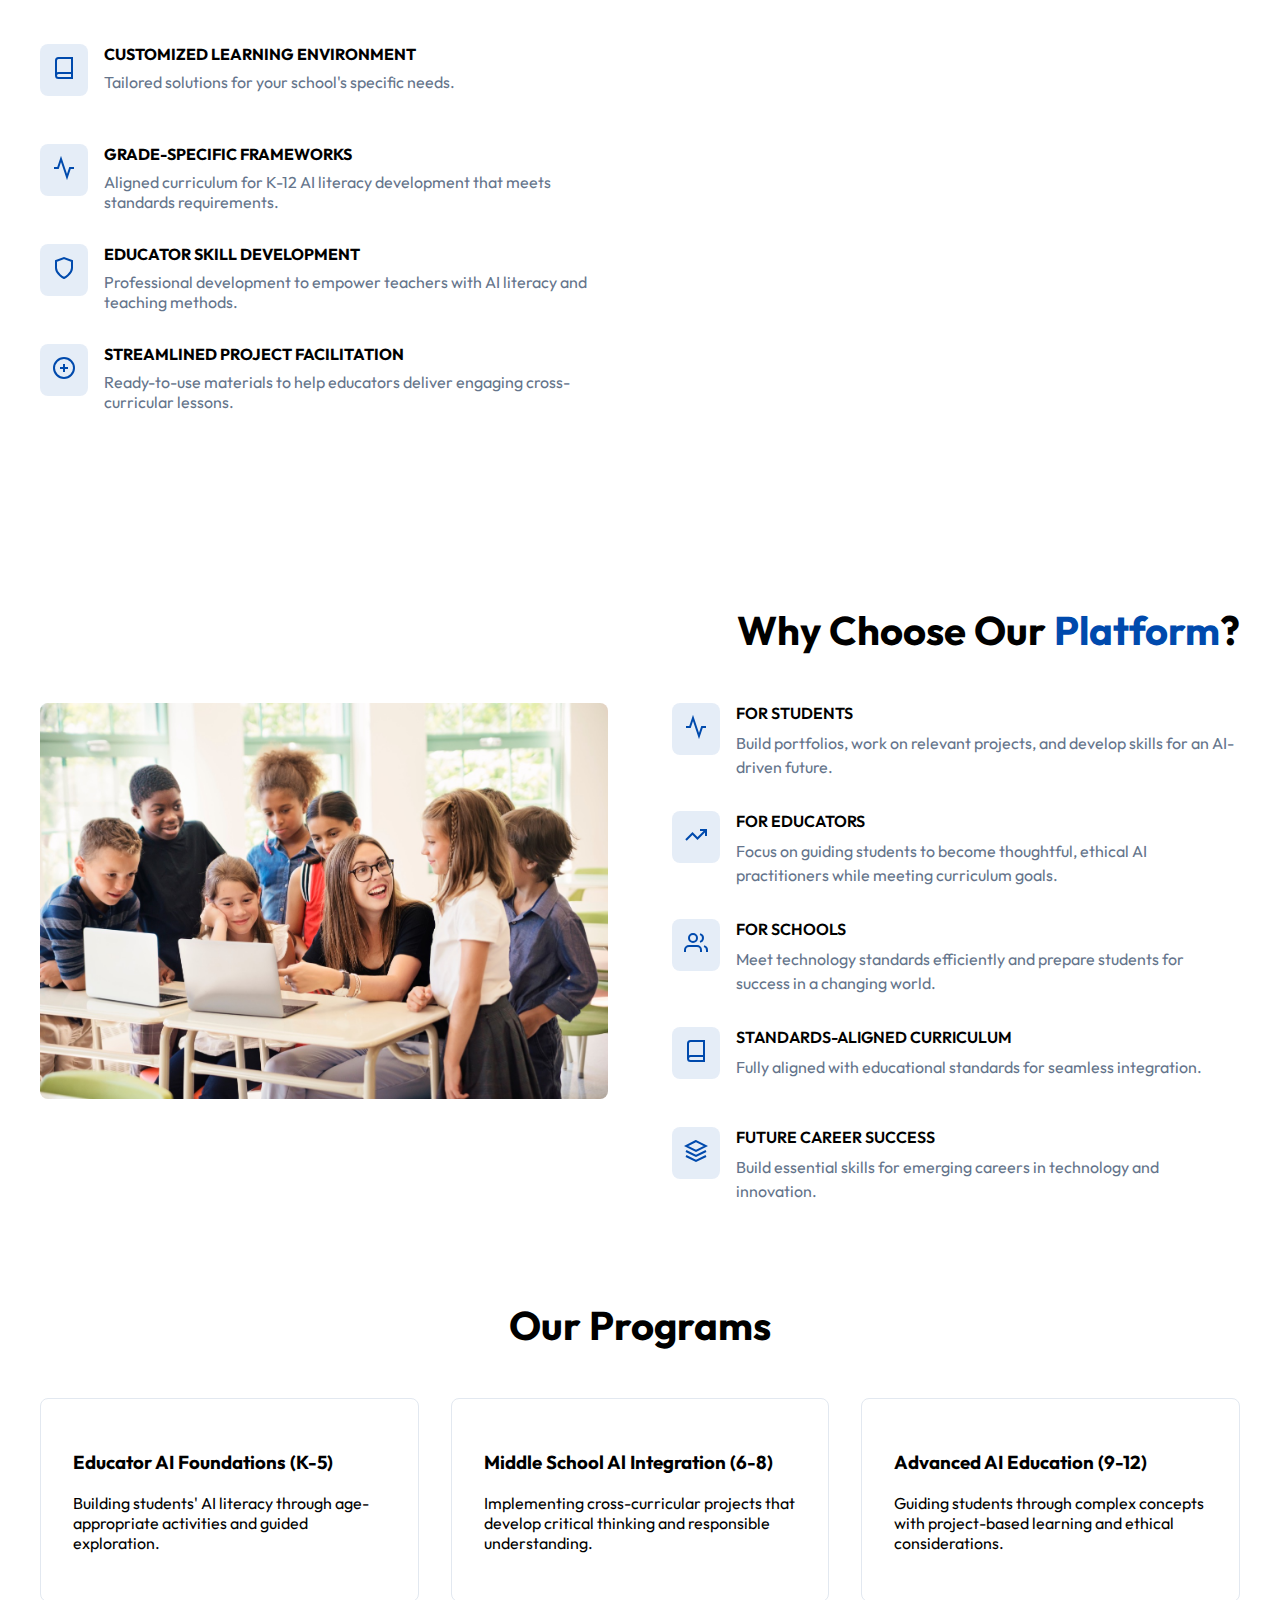
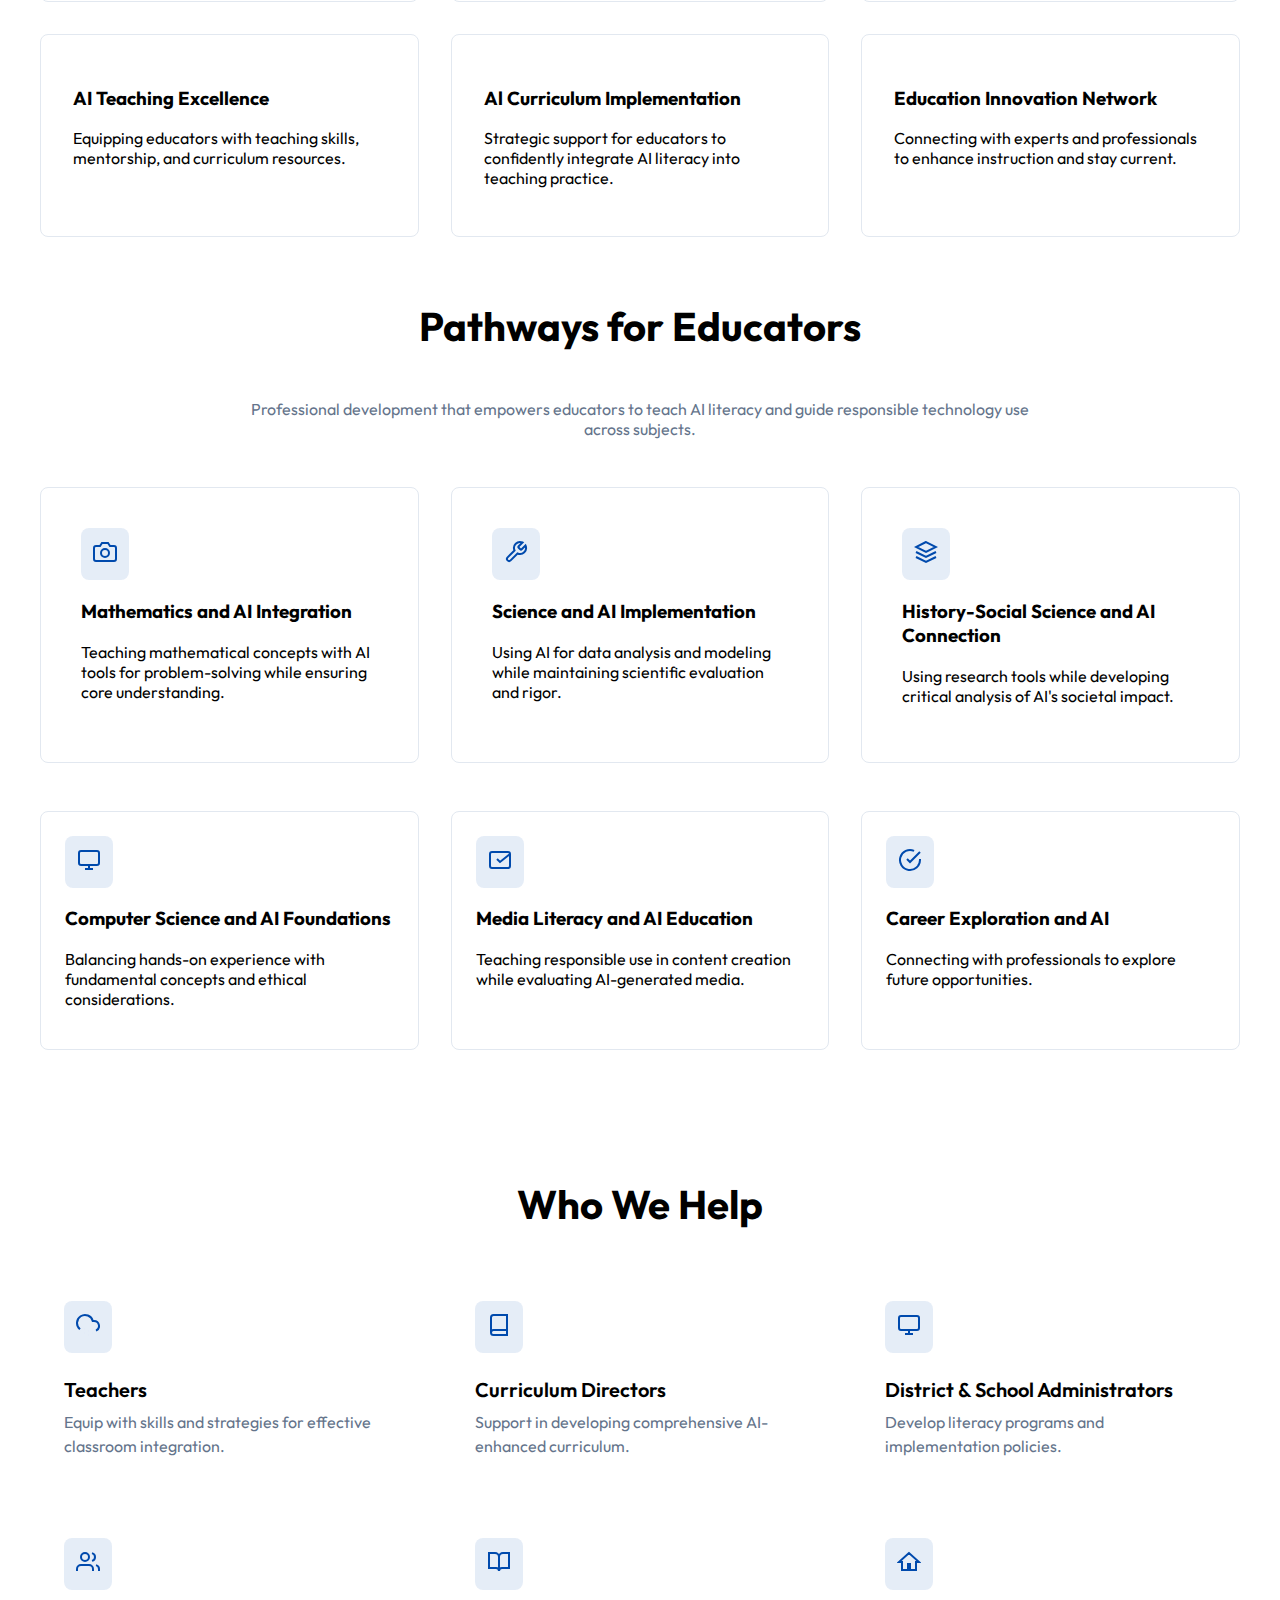
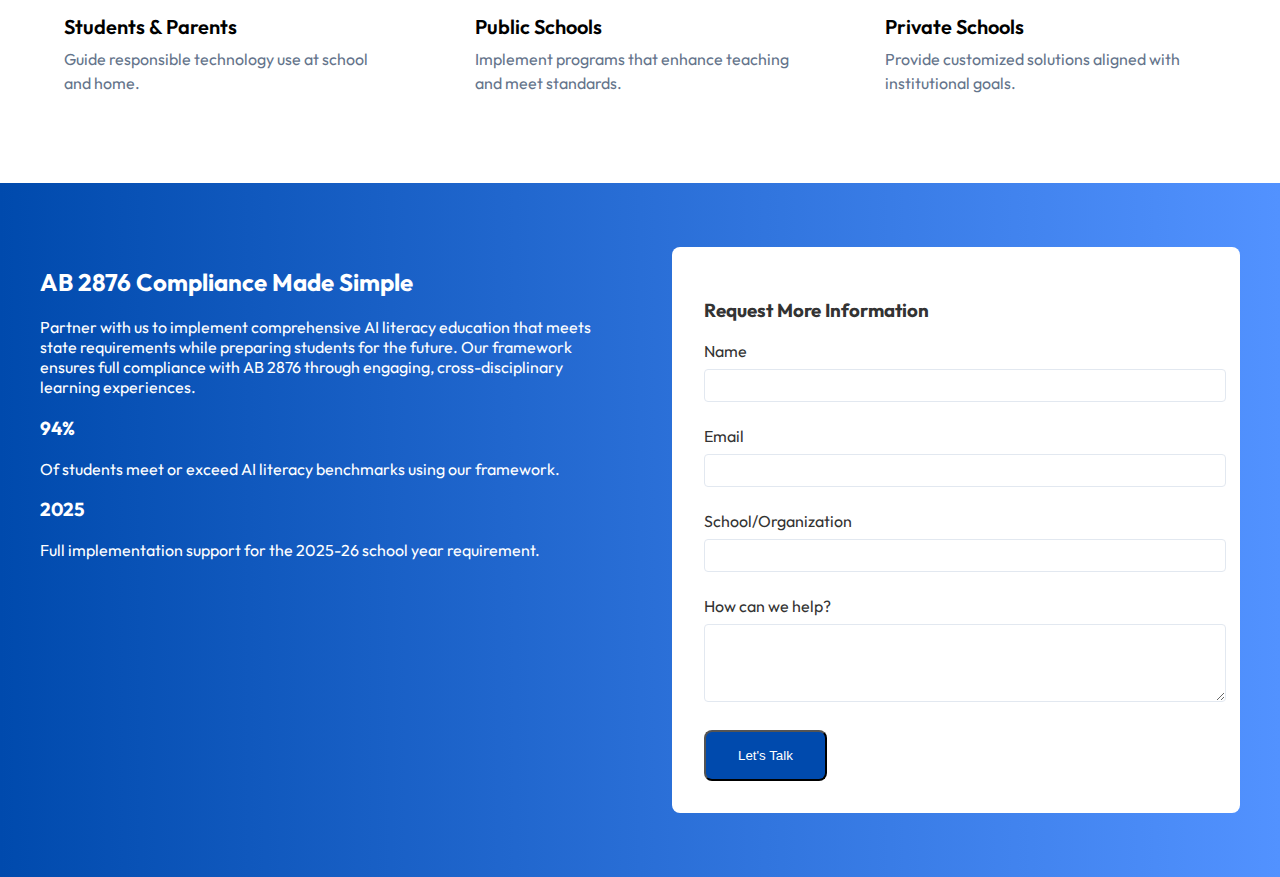
==== commit 4f34f28e: "Updated site" ====
--- a/ss_test.html
+++ b/ss_test.html
@@ -8,1445 +8,478 @@
     <link rel="preconnect" href="https://fonts.gstatic.com" crossorigin>
     <link href="https://fonts.googleapis.com/css2?family=Outfit:wght@100;200;300;400;500;600;700&display=swap" rel="stylesheet">
     
-    <style>
-        /* Base styles */
-        html {
-            scroll-behavior: smooth;
-            font-family: 'Outfit', sans-serif;
-        }
-
-        body {
-            margin: 0;
-            padding: 0;
-            overflow-x: hidden;
-        }
-
-        /* Navbar styles */
-        .navbar {
-            position: fixed;
-            top: 0;
-            width: 100%;
-            background-color: white;
-            padding: 1rem 0;
-            box-shadow: 0 2px 4px rgba(0,0,0,0.1);
-            z-index: 1000;
-        }
-
-        .navbar-content {
-            max-width: 1200px;
-            margin: 0 auto;
-            display: flex;
-            justify-content: space-between;
-            align-items: center;
-            padding-left: 0;
-        }
-
-        .logo {
-            font-size: 2rem;
-            font-weight: 600;
-            color: #333;
-            text-decoration: none;
-        }
-
-        .nav-links {
-            display: flex;
-            gap: 2rem;
-            margin-right: -5rem;
-        }
-
-        .nav-links a {
-            text-decoration: none;
-            color: #333;
-            font-weight: 500;
-            transition: color 0.3s;
-        }
-
-        .nav-links a:hover {
-            color: #5292ff;
-        }
-
-        /* Hero section */
-        .hero {
-            padding: 8rem 2rem 2rem;
-            background: linear-gradient(to right, #f8fafc, rgba(0, 74, 173, 0.1));
-            min-height: auto;
-            display: flex;
-            flex-direction: column;
-            align-items: center;
-        }
-
-        .hero-content {
-            max-width: 1200px;
-            margin: 0 auto;
-            display: grid;
-            grid-template-columns: 1fr 1fr;
-            gap: 4rem;
-            align-items: center;
-        }
-
-        .hero-text h1 {
-            font-size: 3.5rem;
-            font-weight: 200;
-            margin-bottom: 1.5rem;
-            line-height: 1.2;
-        }
-
-        .hero-text p {
-            font-size: 1.25rem;
-            color: #64748b;
-            margin-bottom: 2rem;
-        }
-
-        .cta-button {
-            display: inline-block;
-            padding: 1rem 2rem;
-            background-color: #004aad;
-            color: white;
-            text-decoration: none;
-            border-radius: 0.5rem;
-            transition: background-color 0.3s;
-        }
-
-        .cta-button:hover {
-            background-color: #5292ff;
-        }
-
-        /* Features section */
-        .features {
-            padding: 0 2rem 8rem;
-            background: white;
-        }
-
-        .features-content {
-            max-width: 1200px;
-            margin: 0 auto;
-            margin-bottom: 4rem;
-        }
-
-        .features-grid {
-            display: grid;
-            grid-template-columns: repeat(3, 1fr);
-            gap: 2rem;
-            margin-top: 3rem;
-        }
-
-        .feature-card {
-            padding: 2rem;
-            border: 1px solid #e2e8f0;
-            border-radius: 0.5rem;
-            transition: transform 0.3s, box-shadow 0.3s;
-        }
-
-        .feature-card:hover {
-            transform: translateY(-5px);
-            box-shadow: 0 4px 6px rgba(0, 74, 173, 0.2);
-        }
-
-        /* Contact section */
-        .contact {
-            padding: 4rem 2rem;
-            background: linear-gradient(to right, #004aad, #5292ff) !important;
-            color: white;
-        }
-
-        .contact-content {
-            max-width: 1200px;
-            margin: 0 auto;
-            display: grid;
-            grid-template-columns: 1fr 1fr;
-            gap: 4rem;
-        }
-
-        .contact-form {
-            background: white;
-            padding: 2rem;
-            border-radius: 0.5rem;
-            color: #333;
-        }
-
-        .form-group {
-            margin-bottom: 1.5rem;
-        }
-
-        .form-group label {
-            display: block;
-            margin-bottom: 0.5rem;
-        }
-
-        .form-group input,
-        .form-group textarea {
-            width: 100%;
-            padding: 0.5rem;
-            border: 1px solid #e2e8f0;
-            border-radius: 0.25rem;
-        }
-
-        /* Footer */
-        .footer {
-            background: #0f172a;
-            color: white;
-            padding: 4rem 2rem;
-        }
-
-        .footer-content {
-            max-width: 1200px;
-            margin: 0 auto;
-            display: grid;
-            grid-template-columns: repeat(4, 1fr);
-            gap: 2rem;
-        }
-
-        .footer-column h3 {
-            margin-bottom: 1.5rem;
-        }
-
-        .footer-column ul {
-            list-style: none;
-            padding: 0;
-        }
-
-        .footer-column ul li {
-            margin-bottom: 0.5rem;
-        }
-
-        .footer-column ul a {
-            color: #94a3b8;
-            text-decoration: none;
-            transition: color 0.3s;
-        }
-
-        .footer-column ul a:hover {
-            color: white;
-        }
-
-        /* Responsive design */
-        @media (max-width: 768px) {
-            .hero-content,
-            .features-grid,
-            .contact-content,
-            .footer-content {
-                grid-template-columns: 1fr;
-            }
-
-            .nav-links {
-                display: none;
-            }
-
-            .hero {
-                padding: 6rem 1rem 3rem;
-            }
-
-            .hero-text h1 {
-                font-size: 2.5rem;
-            }
-        }
-
-        /* Add these styles to your existing CSS */
-
-        .text-blue {
-            color: #004aad;
-        }
-
-        .text-center {
-            text-align: center;
-        }
-
-        /* Benefits section */
-        .benefits {
-            padding: 4rem 2rem;
-            background: white;
-        }
-
-        .benefits-content {
-            max-width: 1200px;
-            margin: 0 auto;
-        }
-
-        .benefits-content h2 {
-            font-size: 2.5rem;
-            margin-bottom: 3rem;
-        }
-
-        .benefits-grid {
-            display: grid;
-            grid-template-columns: repeat(3, 1fr);
-            gap: 2rem;
-        }
-
-        .benefit-card {
-            padding: 1.5rem;
-            border: 1px solid rgba(0, 74, 173, 0.3);
-            border-radius: 0.5rem;
-            transition: all 0.3s ease;
-        }
-
-        .benefit-card:hover {
-            background: rgba(0, 74, 173, 0.1);
-        }
-
-        .icon-container {
-            background: rgba(0, 74, 173, 0.1);
-            width: fit-content;
-            padding: 0.75rem;
-            border-radius: 0.5rem;
-            margin-bottom: 1rem;
-        }
-
-        .icon-container svg {
-            color: #004aad;
-        }
-
-        /* What's ShipSpace section */
-        .what-is {
-            padding: 4rem 2rem;
-            background: white;
-        }
-
-        .what-is-content {
-            max-width: 1200px;
-            margin: 0 auto;
-        }
-
-        .what-is-content h2 {
-            font-size: 2.5rem;
-            margin-bottom: 3rem;
-        }
-
-        .what-is-grid {
-            display: grid;
-            grid-template-columns: 1fr 1fr;
-            gap: 4rem;
-            align-items: center;
-        }
-
-        .feature-item {
-            display: flex;
-            gap: 1rem;
-            margin-bottom: 2rem;
-        }
-
-        .feature-item h3 {
-            font-size: 1rem;
-            text-transform: uppercase;
-            margin: 0;
-        }
-
-        .feature-item p {
-            margin: 0.5rem 0 0 0;
-            color: #64748b;
-        }
-
-        /* Responsive adjustments */
-        @media (max-width: 768px) {
-            .benefits-grid {
-                grid-template-columns: 1fr 1fr;
-            }
-            
-            .what-is-grid {
-                grid-template-columns: 1fr;
-            }
-        }
-
-        @media (max-width: 480px) {
-            .benefits-grid {
-                grid-template-columns: 1fr;
-            }
-        }
-
-        /* Add these styles to your existing CSS */
-
-        .why-section {
-            padding: 4rem 2rem;
-            background: white;
-        }
-
-        .why-content {
-            max-width: 1200px;
-            margin: 0 auto;
-        }
-
-        .why-content h2 {
-            font-size: 2.5rem;
-            margin-bottom: 3rem;
-        }
-
-        .why-grid {
-            display: grid;
-            grid-template-columns: 1fr 1fr;
-            gap: 4rem;
-            align-items: start;
-        }
-
-        .why-image img {
-            width: 100%;
-            height: auto;
-            border-radius: 0.5rem;
-        }
-
-        .why-features {
-            display: flex;
-            flex-direction: column;
-            gap: 2rem;
-        }
-
-        .why-feature {
-            display: flex;
-            gap: 1rem;
-            align-items: flex-start;
-        }
-
-        .why-feature-text h3 {
-            font-size: 1rem;
-            font-weight: 600;
-            margin: 0;
-            text-transform: uppercase;
-        }
-
-        .why-feature-text p {
-            margin: 0.5rem 0 0 0;
-            color: #64748b;
-            line-height: 1.5;
-        }
-
-        @media (max-width: 768px) {
-            .why-grid {
-                grid-template-columns: 1fr;
-            }
-            
-            .why-image {
-                order: -1;
-            }
-        }
-
-        /* Add these styles to your existing CSS */
-
-        .who-we-help {
-            padding: 4rem 2rem;
-            background: white;
-        }
-
-        .who-we-help-content {
-            max-width: 1200px;
-            margin: 0 auto;
-        }
-
-        .who-we-help-content h2 {
-            font-size: 2.5rem;
-            margin-bottom: 3rem;
-        }
-
-        .help-grid {
-            display: grid;
-            grid-template-columns: repeat(3, 1fr);
-            gap: 2rem;
-        }
-
-        .help-card {
-            display: flex;
-            flex-direction: column;
-            gap: 0.5rem;
-            padding: 1.5rem;
-            border-radius: 0.5rem;
-            transition: all 0.3s ease;
-            cursor: pointer;
-        }
-
-        .help-card:hover {
-            background: rgba(0, 74, 173, 0.1);
-        }
-
-        .help-card h3 {
-            font-size: 1.25rem;
-            font-weight: 600;
-            margin: 0;
-        }
-
-        .help-card p {
-            color: #64748b;
-            margin: 0;
-            line-height: 1.5;
-        }
-
-        /* Add this to your existing media queries */
-        @media (max-width: 768px) {
-            .help-grid {
-                grid-template-columns: repeat(2, 1fr);
-            }
-        }
-
-        @media (max-width: 480px) {
-            .help-grid {
-                grid-template-columns: 1fr;
-            }
-        }
-
-        /* Add this to your existing style section */
-        .stats {
-            padding: 2rem;
-            margin-top: 4rem;
-            background: transparent;
-            width: 100%;
-            margin-bottom: -2rem;
-        }
-
-        .stats-content {
-            max-width: 1200px;
-            margin: 0 auto;
-            background: transparent;
-            box-shadow: none;
-            padding: 2rem;
-        }
-
-        .stats-grid {
-            display: grid;
-            grid-template-columns: repeat(3, 1fr);
-            gap: 4rem;
-            text-align: center;
-            max-width: 900px;
-            margin: 0 auto;
-        }
-
-        .stat-item h3 {
-            font-size: 3rem;
-            font-weight: 600;
-            color: #004aad;
-            margin: 0;
-        }
-
-        .stat-item p {
-            font-size: 1.1rem;
-            color: #64748b;
-            margin: 0.5rem 0 0 0;
-        }
-
-        @media (max-width: 768px) {
-            .stats-grid {
-                grid-template-columns: repeat(1, 1fr);
-                gap: 2rem;
-            }
-            
-            .stats {
-                margin-top: -2rem;
-                padding: 1rem;
-            }
-        }
-
-        @media (max-width: 480px) {
-            .stats-grid {
-                grid-template-columns: 1fr;
-            }
-        }
-
-        .logo-container {
-            display: flex;
-            align-items: center;
-            gap: 0.5rem;
-            margin-left: -8rem;
-        }
-
-        .logo-image {
-            height: 4rem;
-            width: auto;
-        }
-
-        .hero-subheading {
-            font-size: 1.5rem;
-            color: #1e293b;
-            margin-bottom: 2rem;
-            font-weight: 400;
-        }
-
-        .hero-stats {
-            display: grid;
-            grid-template-columns: repeat(3, 1fr);
-            gap: 2rem;
-            margin-bottom: 2rem;
-        }
-
-        .hero-stat-item {
-            display: flex;
-            align-items: center;
-            gap: 1rem;
-        }
-
-        .hero-stat-item svg {
-            width: 2rem;
-            height: 2rem;
-        }
-
-        .hero-stat-item h4 {
-            font-size: 1.5rem;
-            margin: 0;
-            color: #004aad;
-        }
-
-        .hero-stat-item p {
-            font-size: 0.9rem;
-            margin: 0;
-            color: #64748b;
-        }
-
-        @media (max-width: 768px) {
-            .hero-stats {
-                grid-template-columns: 1fr;
-                gap: 1rem;
-            }
-        }
-
-        .future-ready {
-            padding: 4rem 2rem;
-            background: #f8fafc;
-        }
-
-        .future-ready-content {
-            max-width: 1200px;
-            margin: 0 auto;
-        }
-
-        .future-ready-content h2 {
-            text-align: center;
-            font-size: 2.5rem;
-            margin-bottom: 3rem;
-        }
-
-        .tracks-container {
-            display: grid;
-            grid-template-columns: repeat(2, 1fr);
-            gap: 2rem;
-            margin-bottom: 4rem;
-        }
-
-        .track-card {
-            background: white;
-            padding: 2rem;
-            border-radius: 0.5rem;
-            box-shadow: 0 4px 6px rgba(0, 0, 0, 0.1);
-        }
-
-        .track-icon {
-            margin-bottom: 1rem;
-        }
-
-        .track-card h3 {
-            color: #004aad;
-            margin-bottom: 1rem;
-        }
-
-        .track-card ul {
-            list-style: none;
-            padding: 0;
-        }
-
-        .track-card ul li {
-            margin-bottom: 0.5rem;
-            padding-left: 1.5rem;
-            position: relative;
-        }
-
-        .track-card ul li:before {
-            content: "→";
-            position: absolute;
-            left: 0;
-            color: #004aad;
-        }
-
-        .testimonials-slider {
-            text-align: center;
-            max-width: 800px;
-            margin: 0 auto;
-        }
-
-        .testimonial {
-            padding: 2rem;
-        }
-
-        .testimonial p {
-            font-size: 1.25rem;
-            font-style: italic;
-            color: #1e293b;
-            margin-bottom: 1rem;
-        }
-
-        .testimonial cite {
-            color: #64748b;
-        }
-
-        @media (max-width: 768px) {
-            .tracks-container {
-                grid-template-columns: 1fr;
-            }
-        }
-
-        .project-example {
-            margin-top: 0.5rem;
-            background: #f8fafc;
-            padding: 0.75rem;
-            border-radius: 0.25rem;
-        }
-
-        .project-example .tag {
-            display: inline-block;
-            background: #004aad;
-            color: white;
-            padding: 0.25rem 0.5rem;
-            border-radius: 0.25rem;
-            font-size: 0.75rem;
-            margin-bottom: 0.5rem;
-        }
-
-        .project-example p {
-            margin: 0;
-            font-size: 0.9rem;
-            color: #1e293b;
-        }
-
-        .career-stats {
-            display: grid;
-            grid-template-columns: 1fr 1fr;
-            gap: 1rem;
-            margin-top: 1rem;
-            padding-top: 1rem;
-            border-top: 1px solid #e2e8f0;
-        }
-
-        .career-stats .stat {
-            text-align: center;
-        }
-
-        .career-stats .stat span {
-            font-size: 1.5rem;
-            font-weight: 600;
-            color: #004aad;
-        }
-
-        .career-stats .stat p {
-            font-size: 0.875rem;
-            color: #64748b;
-            margin: 0;
-        }
-
-        .student-journey {
-            padding: 4rem 2rem;
-            background: #f8fafc;
-        }
-
-        .journey-content {
-            max-width: 1200px;
-            margin: 0 auto;
-        }
-
-        .journey-content h2 {
-            text-align: center;
-            font-size: 2.5rem;
-            margin-bottom: 4rem;
-        }
-
-        .journey-timeline {
-            display: grid;
-            grid-template-columns: repeat(4, 1fr);
-            gap: 2rem;
-            position: relative;
-        }
-
-        .journey-timeline::before {
-            content: '';
-            position: absolute;
-            top: 2rem;
-            left: 2rem;
-            right: 2rem;
-            height: 2px;
-            background: #004aad;
-            z-index: 0;
-        }
-
-        .journey-step {
-            position: relative;
-            z-index: 1;
-        }
-
-        .step-number {
-            width: 4rem;
-            height: 4rem;
-            background: #004aad;
-            color: white;
-            border-radius: 50%;
-            display: flex;
-            align-items: center;
-            justify-content: center;
-            font-size: 1.5rem;
-            font-weight: 600;
-            margin: 0 auto 1.5rem;
-        }
-
-        .step-content {
-            text-align: center;
-            padding: 1.5rem;
-            background: white;
-            border-radius: 0.5rem;
-            box-shadow: 0 4px 6px rgba(0, 0, 0, 0.1);
-        }
-
-        .step-content h3 {
-            color: #004aad;
-            margin-bottom: 0.5rem;
-        }
-
-        .step-details {
-            list-style: none;
-            padding: 0;
-            margin: 1rem 0 0;
-            text-align: left;
-        }
-
-        .step-details li {
-            padding-left: 1.5rem;
-            position: relative;
-            margin-bottom: 0.5rem;
-            color: #64748b;
-        }
-
-        .step-details li::before {
-            content: "→";
-            position: absolute;
-            left: 0;
-            color: #004aad;
-        }
-
-        @media (max-width: 768px) {
-            .journey-timeline {
-                grid-template-columns: 1fr;
-                gap: 3rem;
-            }
-
-            .journey-timeline::before {
-                display: none;
-            }
-        }
-
-        .benefits-grid {
-            display: grid;
-            grid-template-columns: repeat(3, 1fr);
-            gap: 2rem;
-        }
-
-        @media (max-width: 1024px) {
-            .benefits-grid {
-                grid-template-columns: repeat(2, 1fr);
-            }
-        }
-
-        @media (max-width: 640px) {
-            .benefits-grid {
-                grid-template-columns: 1fr;
-            }
-        }
-    </style>
+    <!-- Link to External CSS -->
+    <link rel="stylesheet" href="styles.css">
 </head>
 <body>
-    <nav class="navbar">
-        <div class="navbar-content">
-            <div class="logo-container">
-                <img src="images/rocket_logo.png" alt="ShipSpace Logo" class="logo-image">
-                <a href="#" class="logo">ShipSpace</a>
-            </div>
-            <div class="nav-links">
-                <a href="#about">About Us</a>
-                <a href="#programs">Programs</a>
-                <a href="#contact-form">Contact</a>
-            </div>
-        </div>
-    </nav>
-
-    <section class="hero">
-        <div class="hero-content">
-            <div class="hero-text">
-                <h1>Prepare for Jobs That Don't Exist Yet</h1>
-                <p class="hero-subheading">By 2030, 40% of today's jobs will be displaced. We're building future-ready students through AI, cybersecurity, and biotech pathways.</p>
-                <div class="hero-stats">
-                    <div class="hero-stat-item">
-                        <svg width="24" height="24" viewBox="0 0 24 24" fill="none" stroke="#004aad" stroke-width="2">
-                            <path d="M20 7h-9"></path>
-                            <path d="M14 17H5"></path>
-                            <circle cx="17" cy="17" r="3"></circle>
-                            <circle cx="7" cy="7" r="3"></circle>
-                        </svg>
+    <header>
+        <nav class="navbar" aria-label="Main Navigation">
+            <div class="navbar-content">
+                <div class="logo-container">
+                    <img src="images/rocket_logo.png" alt="ShipSpace Rocket Logo" class="logo-image" loading="lazy">
+                    <a href="#" class="logo" aria-label="ShipSpace Home">ShipSpace</a>
+                </div>
+                <div class="nav-links" role="navigation" aria-label="Primary">
+                    <a href="#about">About Us</a>
+                    <a href="#programs">Programs</a>
+                    <a href="#contact-form">Contact</a>
+                </div>
+            </div>
+        </nav>
+    </header>
+
+    <main>
+        <section class="hero">
+            <div class="hero-content">
+                <div class="hero-text">
+                    <h1>Empowering Educators in the<br>Age of AI</h1>
+                    <p>Achieve AI literacy through proven training and classroom-ready curriculum. Our K-12 framework ensures compliance with standards while developing future-ready skills through hands-on projects.</p>
+                    <a href="#contact-form" class="cta-button">Start Your Journey</a>
+                </div>
+                <div class="hero-image">
+                    <img src="images/hero_image.png" alt="Students working on AI projects" loading="lazy" style="width: 90%; height: auto;">
+                </div>
+            </div>
+            
+            <div class="stats">
+                <div class="stats-content">
+                    <div class="stats-grid">
+                        <div class="stat-item">
+                            <h3>1.7M+</h3>
+                            <p>Students Impacted</p>
+                        </div>
+                        <div class="stat-item">
+                            <h3>132k+</h3>
+                            <p>Parents Love Us</p>
+                        </div>
+                        <div class="stat-item">
+                            <h3>30+</h3>
+                            <p>Career Paths</p>
+                        </div>
+                    </div>
+                </div>
+            </div>
+        </section>
+
+        <section id="about" class="benefits">
+            <div class="benefits-content">
+                <h2 class="text-center">Where <span class="text-blue">Standards</span> Meet <span class="text-blue">Innovation</span></h2>
+                <div class="benefits-grid">
+                    <div class="benefit-card">
+                        <div class="icon-container">
+                            <svg width="24" height="24" viewBox="0 0 24 24" fill="none" stroke="currentColor" stroke-width="2">
+                                <path d="M12 22h6a2 2 0 0 0 2-2V7l-5-5H6a2 2 0 0 0-2 2v3"></path>
+                                <path d="M14 2v4a2 2 0 0 0 2 2h4"></path>
+                            </svg>
+                        </div>
+                        <h3>Professional Guidance Network</h3>
+                        <p>Connecting educators with experts for personalized support.</p>
+                    </div>
+                    <div class="benefit-card">
+                        <div class="icon-container">
+                            <svg width="24" height="24" viewBox="0 0 24 24" fill="none" stroke="currentColor" stroke-width="2">
+                                <path d="M22 11.08V12a10 10 0 1 1-5.93-9.14"></path>
+                                <polyline points="22 4 12 14.01 9 11.01"></polyline>
+                            </svg>
+                        </div>
+                        <h3>Live Training</h3>
+                        <p>Practical sessions for integrating AI across subjects.</p>
+                    </div>
+                    <div class="benefit-card">
+                        <div class="icon-container">
+                            <svg width="24" height="24" viewBox="0 0 24 24" fill="none" stroke="currentColor" stroke-width="2">
+                                <circle cx="12" cy="12" r="10"></circle>
+                                <path d="M12 8v8"></path>
+                                <path d="M8 12h8"></path>
+                            </svg>
+                        </div>
+                        <h3>AI Literacy Framework</h3>
+                        <p>Comprehensive curriculum aligned with current standards.</p>
+                    </div>
+                    <div class="benefit-card">
+                        <div class="icon-container">
+                            <svg width="24" height="24" viewBox="0 0 24 24" fill="none" stroke="currentColor" stroke-width="2">
+                                <path d="M4 15s1-1 4-1 5 2 8 2 4-1 4-1V3s-1 1-4 1-5-2-8-2-4 1-4 1z"></path>
+                                <line x1="4" y1="22" x2="4" y2="15"></line>
+                            </svg>
+                        </div>
+                        <h3>Real-World Applications</h3>
+                        <p>Linking classroom learning to industry and careers.</p>
+                    </div>
+                </div>
+            </div>
+        </section>
+
+        <section class="what-is">
+            <div class="what-is-content">
+                <h2>What's <span class="text-blue">ShipSpace</span>?</h2>
+                <div class="what-is-grid">
+                    <div class="what-is-text">
+                        <div class="feature-item">
+                            <div class="icon-container">
+                                <svg width="24" height="24" viewBox="0 0 24 24" fill="none" stroke="currentColor" stroke-width="2">
+                                    <path d="M4 19.5v-15A2.5 2.5 0 016.5 2H20v20H6.5a2.5 2.5 0 010-5H20"></path>
+                                </svg>
+                            </div>
+                            <div>
+                                <h3>CUSTOMIZED LEARNING ENVIRONMENT</h3>
+                                <p>Tailored solutions for your school's specific needs.</p>
+                            </div>
+                        </div>
+                        
+                        <div class="feature-item">
+                            <div class="icon-container">
+                                <svg width="24" height="24" viewBox="0 0 24 24" fill="none" stroke="currentColor" stroke-width="2">
+                                    <path d="M22 12h-4l-3 9L9 3l-3 9H2"></path>
+                                </svg>
+                            </div>
+                            <div>
+                                <h3>GRADE-SPECIFIC FRAMEWORKS</h3>
+                                <p>Aligned curriculum for K-12 AI literacy development that meets standards requirements.</p>
+                            </div>
+                        </div>
+                        
+                        <div class="feature-item">
+                            <div class="icon-container">
+                                <svg width="24" height="24" viewBox="0 0 24 24" fill="none" stroke="currentColor" stroke-width="2">
+                                    <path d="M12 22s8-4 8-10V5l-8-3-8 3v7c0 6 8 10 8 10z"></path>
+                                </svg>
+                            </div>
+                            <div>
+                                <h3>EDUCATOR SKILL DEVELOPMENT</h3>
+                                <p>Professional development to empower teachers with AI literacy and teaching methods.</p>
+                            </div>
+                        </div>
+                        
+                        <div class="feature-item">
+                            <div class="icon-container">
+                                <svg width="24" height="24" viewBox="0 0 24 24" fill="none" stroke="currentColor" stroke-width="2">
+                                    <circle cx="12" cy="12" r="10"></circle>
+                                    <path d="M12 8v8"></path>
+                                    <path d="M8 12h8"></path>
+                                </svg>
+                            </div>
+                            <div>
+                                <h3>STREAMLINED PROJECT FACILITATION</h3>
+                                <p>Ready-to-use materials to help educators deliver engaging cross-curricular lessons.</p>
+                            </div>
+                        </div>
+                    </div>
+                    <div class="what-is-image">
+                        <video autoplay loop muted playsinline style="width: 100%; height: auto; border-radius: 0.5rem;">
+                            <source src="images/what.mp4" type="video/mp4">
+                            Your browser does not support the video tag.
+                        </video>
+                    </div>
+                </div>
+            </div>
+        </section>
+
+        <section class="why-section">
+            <div class="why-content">
+                <h2>Why Choose Our <span class="text-blue">Platform</span>?</h2>
+                <div class="why-grid">
+                    <div class="why-image">
+                        <img src="images/why.jpeg" alt="Students learning in a classroom" class="rounded-lg" loading="lazy">
+                    </div>
+                    <div class="why-features">
+                        <div class="why-feature">
+                            <div class="icon-container">
+                                <svg width="24" height="24" viewBox="0 0 24 24" fill="none" stroke="currentColor" stroke-width="2">
+                                    <path d="M22 12h-4l-3 9L9 3l-3 9H2"></path>
+                                </svg>
+                            </div>
+                            <div class="why-feature-text">
+                                <h3>FOR STUDENTS</h3>
+                                <p>Build portfolios, work on relevant projects, and develop skills for an AI-driven future.</p>
+                            </div>
+                        </div>
+
+                        <div class="why-feature">
+                            <div class="icon-container">
+                                <svg width="24" height="24" viewBox="0 0 24 24" fill="none" stroke="currentColor" stroke-width="2">
+                                    <path d="M22 7L13.5 15.5 8.5 10.5 2 17"></path>
+                                    <path d="M16 7h6v6"></path>
+                                </svg>
+                            </div>
+                            <div class="why-feature-text">
+                                <h3>FOR EDUCATORS</h3>
+                                <p>Focus on guiding students to become thoughtful, ethical AI practitioners while meeting curriculum goals.</p>
+                            </div>
+                        </div>
+
+                        <div class="why-feature">
+                            <div class="icon-container">
+                                <svg width="24" height="24" viewBox="0 0 24 24" fill="none" stroke="currentColor" stroke-width="2">
+                                    <path d="M17 21v-2a4 4 0 00-4-4H5a4 4 0 00-4 4v2"></path>
+                                    <circle cx="9" cy="7" r="4"></circle>
+                                    <path d="M23 21v-2a4 4 0 00-3-3.87"></path>
+                                    <path d="M16 3.13a4 4 0 010 7.75"></path>
+                                </svg>
+                            </div>
+                            <div class="why-feature-text">
+                                <h3>FOR SCHOOLS</h3>
+                                <p>Meet technology standards efficiently and prepare students for success in a changing world.</p>
+                            </div>
+                        </div>
+
+                        <div class="why-feature">
+                            <div class="icon-container">
+                                <svg width="24" height="24" viewBox="0 0 24 24" fill="none" stroke="currentColor" stroke-width="2">
+                                    <path d="M4 19.5v-15A2.5 2.5 0 016.5 2H20v20H6.5a2.5 2.5 0 010-5H20"></path>
+                                </svg>
+                            </div>
+                            <div class="why-feature-text">
+                                <h3>STANDARDS-ALIGNED CURRICULUM</h3>
+                                <p>Fully aligned with educational standards for seamless integration.</p>
+                            </div>
+                        </div>
+
+                        <div class="why-feature">
+                            <div class="icon-container">
+                                <svg width="24" height="24" viewBox="0 0 24 24" fill="none" stroke="currentColor" stroke-width="2">
+                                    <path d="M12 2L2 7l10 5 10-5-10-5zM2 17l10 5 10-5M2 12l10 5 10-5"></path>
+                                </svg>
+                            </div>
+                            <div class="why-feature-text">
+                                <h3>FUTURE CAREER SUCCESS</h3>
+                                <p>Build essential skills for emerging careers in technology and innovation.</p>
+                            </div>
+                        </div>
+                    </div>
+                </div>
+            </div>
+        </section>
+
+        <section id="programs" class="features">
+            <div class="features-content">
+                <h2>Our Programs</h2>
+                <div class="features-grid">
+                    <div class="feature-card">
+                        <h3>Educator AI Foundations (K-5)</h3>
+                        <p>Building students' AI literacy through age-appropriate activities and guided exploration.</p>
+                    </div>
+                    <div class="feature-card">
+                        <h3>Middle School Al Integration (6-8)</h3>
+                        <p>Implementing cross-curricular projects that develop critical thinking and responsible understanding.</p>
+                    </div>
+                    <div class="feature-card">
+                        <h3>Advanced AI Education (9-12)</h3>
+                        <p>Guiding students through complex concepts with project-based learning and ethical considerations.</p>
+                    </div>
+                    <div class="feature-card">
+                        <h3>AI Teaching Excellence</h3>
+                        <p>Equipping educators with teaching skills, mentorship, and curriculum resources.</p>
+                    </div>
+                    <div class="feature-card">
+                        <h3>Al Curriculum Implementation</h3>
+                        <p>Strategic support for educators to confidently integrate AI literacy into teaching practice.</p>
+                    </div>
+                    <div class="feature-card">
+                        <h3>Education Innovation Network</h3>
+                        <p>Connecting with experts and professionals to enhance instruction and stay current.</p>
+                    </div>
+                </div>
+
+                <!-- Add new Curriculum Tracks section -->
+                <h2 style="margin-top: 4rem;">Pathways for Educators</h2>
+                <p style="text-align: center; max-width: 800px; margin: 0 auto 3rem; color: #64748b;">
+                    Professional development that empowers educators to teach AI literacy and guide responsible technology use across subjects.
+                </p>
+
+                <!-- Core Subjects Grid -->
+                <div class="features-grid" style="grid-template-columns: repeat(3, 1fr); margin-bottom: 2rem;">
+                    <div class="feature-card" style="padding: 2.5rem;">
+                        <div class="icon-container">
+                            <svg width="24" height="24" viewBox="0 0 24 24" fill="none" stroke="currentColor" stroke-width="2">
+                                <path d="M23 19a2 2 0 0 1-2 2H3a2 2 0 0 1-2-2V8a2 2 0 0 1 2-2h4l2-3h6l2 3h4a2 2 0 0 1 2 2z"></path>
+                                <circle cx="12" cy="13" r="4"></circle>
+                            </svg>
+                        </div>
+                        <h3>Mathematics and AI Integration</h3>
+                        <p>Teaching mathematical concepts with AI tools for problem-solving while ensuring core understanding.</p>
+                    </div>
+                    <div class="feature-card" style="padding: 2.5rem;">
+                        <div class="icon-container">
+                            <svg width="24" height="24" viewBox="0 0 24 24" fill="none" stroke="currentColor" stroke-width="2">
+                                <path d="M14.7 6.3a1 1 0 0 0 0 1.4l1.6 1.6a1 1 0 0 0 1.4 0l3.77-3.77a6 6 0 0 1-7.94 7.94l-6.91 6.91a2.12 2.12 0 0 1-3-3l6.91-6.91a6 6 0 0 1 7.94-7.94l-3.76 3.76z"></path>
+                            </svg>
+                        </div>
+                        <h3>Science and AI Implementation</h3>
+                        <p>Using AI for data analysis and modeling while maintaining scientific evaluation and rigor.</p>
+                    </div>
+                    <div class="feature-card" style="padding: 2.5rem;">
+                        <div class="icon-container">
+                            <svg width="24" height="24" viewBox="0 0 24 24" fill="none" stroke="currentColor" stroke-width="2">
+                                <path d="M12 2L2 7l10 5 10-5-10-5zM2 17l10 5 10-5M2 12l10 5 10-5"></path>
+                            </svg>
+                        </div>
+                        <h3>History-Social Science and AI Connection</h3>
+                        <p>Using research tools while developing critical analysis of AI's societal impact.</p>
+                    </div>
+                </div>
+
+                <!-- Integrated Components Grid -->
+                <div class="features-grid" style="grid-template-columns: repeat(3, 1fr);">
+                    <div class="feature-card" style="padding: 1.5rem;">
+                        <div class="icon-container">
+                            <svg width="24" height="24" viewBox="0 0 24 24" fill="none" stroke="currentColor" stroke-width="2">
+                                <rect x="2" y="3" width="20" height="14" rx="2" ry="2"></rect>
+                                <line x1="8" y1="21" x2="16" y2="21"></line>
+                                <line x1="12" y1="17" x2="12" y2="21"></line>
+                            </svg>
+                        </div>
+                        <h3>Computer Science and AI Foundations</h3>
+                        <p>Balancing hands-on experience with fundamental concepts and ethical considerations.</p>
+                    </div>
+                    <div class="feature-card" style="padding: 1.5rem;">
+                        <div class="icon-container">
+                            <svg width="24" height="24" viewBox="0 0 24 24" fill="none" stroke="currentColor" stroke-width="2">
+                                <path d="M4 4h16c1.1 0 2 .9 2 2v12c0 1.1-.9 2-2 2H4c-1.1 0-2-.9-2-2V6c0-1.1.9-2 2-2z"></path>
+                                <polyline points="22,6 12,14.01 9,11.01"></polyline>
+                            </svg>
+                        </div>
+                        <h3>Media Literacy and AI Education</h3>
+                        <p>Teaching responsible use in content creation while evaluating AI-generated media.</p>
+                    </div>
+                    <div class="feature-card" style="padding: 1.5rem;">
+                        <div class="icon-container">
+                            <svg width="24" height="24" viewBox="0 0 24 24" fill="none" stroke="currentColor" stroke-width="2">
+                                <path d="M22 11.08V12a10 10 0 1 1-5.93-9.14"></path>
+                                <polyline points="22 4 12 14.01 9 11.01"></polyline>
+                            </svg>
+                        </div>
+                        <h3>Career Exploration and AI</h3>
+                        <p>Connecting with professionals to explore future opportunities.</p>
+                    </div>
+                </div>
+            </div>
+        </section>
+
+        <section class="who-we-help">
+            <div class="who-we-help-content">
+                <h2 class="text-center">Who We Help</h2>
+                <div class="help-grid">
+                    <div class="help-card">
+                        <div class="icon-container">
+                            <svg width="24" height="24" viewBox="0 0 24 24" fill="none" stroke="currentColor" stroke-width="2">
+                                <path d="M20 17.58A5 5 0 0018 8h-1.26A8 8 0 104 16.25"></path>
+                                <path d="M8 16h.01"></path>
+                                <path d="M8 20h.01"></path>
+                                <path d="M12 18h.01"></path>
+                                <path d="M12 22h.01"></path>
+                                <path d="M16 16h.01"></path>
+                                <path d="M16 20h.01"></path>
+                            </svg>
+                        </div>
+                        <h3>Teachers</h3>
+                        <p>Equip with skills and strategies for effective classroom integration.</p>
+                    </div>
+
+                    <div class="help-card">
+                        <div class="icon-container">
+                            <svg width="24" height="24" viewBox="0 0 24 24" fill="none" stroke="currentColor" stroke-width="2">
+                                <path d="M4 19.5v-15A2.5 2.5 0 016.5 2H20v20H6.5a2.5 2.5 0 010-5H20"></path>
+                            </svg>
+                        </div>
+                        <h3>Curriculum Directors</h3>
+                        <p>Support in developing comprehensive AI-enhanced curriculum.</p>
+                    </div>
+
+                    <div class="help-card">
+                        <div class="icon-container">
+                            <svg width="24" height="24" viewBox="0 0 24 24" fill="none" stroke="currentColor" stroke-width="2">
+                                <rect x="2" y="3" width="20" height="14" rx="2" ry="2"></rect>
+                                <path d="M8 21h8"></path>
+                                <path d="M12 17v4"></path>
+                            </svg>
+                        </div>
+                        <h3>District & School Administrators</h3>
+                        <p>Develop literacy programs and implementation policies.</p>
+                    </div>
+
+                    <div class="help-card">
+                        <div class="icon-container">
+                            <svg width="24" height="24" viewBox="0 0 24 24" fill="none" stroke="currentColor" stroke-width="2">
+                                <path d="M17 21v-2a4 4 0 00-4-4H5a4 4 0 00-4 4v2"></path>
+                                <circle cx="9" cy="7" r="4"></circle>
+                                <path d="M23 21v-2a4 4 0 00-3-3.87"></path>
+                                <path d="M16 3.13a4 4 0 010 7.75"></path>
+                            </svg>
+                        </div>
+                        <h3>Students & Parents</h3>
+                        <p>Guide responsible technology use at school and home.</p>
+                    </div>
+
+                    <div class="help-card">
+                        <div class="icon-container">
+                            <svg width="24" height="24" viewBox="0 0 24 24" fill="none" stroke="currentColor" stroke-width="2">
+                                <path d="M2 3h6a4 4 0 014 4v14a3 3 0 00-3-3H2z"></path>
+                                <path d="M22 3h-6a4 4 0 00-4 4v14a3 3 0 013-3h7z"></path>
+                            </svg>
+                        </div>
+                        <h3>Public Schools</h3>
+                        <p>Implement programs that enhance teaching and meet standards.</p>
+                    </div>
+
+                    <div class="help-card">
+                        <div class="icon-container">
+                            <svg width="24" height="24" viewBox="0 0 24 24" fill="none" stroke="currentColor" stroke-width="2">
+                                <path d="M12 3L2 12h3v8h6v-6h2v6h6v-8h3L12 3z"></path>
+                            </svg>
+                        </div>
+                        <h3>Private Schools</h3>
+                        <p>Provide customized solutions aligned with institutional goals.</p>
+                    </div>
+                </div>
+            </div>
+        </section>
+
+        <section id="impact" class="contact" style="background: linear-gradient(to right, #004aad, #5292ff);">
+            <div class="contact-content">
+                <div class="contact-info">
+                    <h2>AB 2876 Compliance Made Simple</h2>
+                    <p>Partner with us to implement comprehensive AI literacy education that meets state requirements while preparing students for the future. Our framework ensures full compliance with AB 2876 through engaging, cross-disciplinary learning experiences.</p>
+                    <div class="impact-stats">
                         <div>
-                            <h4>93%</h4>
-                            <p>Career Placement</p>
-                        </div>
-                    </div>
-                    <div class="hero-stat-item">
-                        <svg width="24" height="24" viewBox="0 0 24 24" fill="none" stroke="#004aad" stroke-width="2">
-                            <path d="M12 2L2 7l10 5 10-5-10-5z"></path>
-                            <path d="M2 17l10 5 10-5"></path>
-                            <path d="M2 12l10 5 10-5"></path>
-                        </svg>
+                            <h3>94%</h3>
+                            <p>Of students meet or exceed AI literacy benchmarks using our framework.</p>
+                        </div>
                         <div>
-                            <h4>85%</h4>
-                            <p>College Acceptance</p>
-                        </div>
-                    </div>
-                    <div class="hero-stat-item">
-                        <svg width="24" height="24" viewBox="0 0 24 24" fill="none" stroke="#004aad" stroke-width="2">
-                            <circle cx="12" cy="12" r="10"></circle>
-                            <path d="M12 6v6l4 2"></path>
-                        </svg>
-                        <div>
-                            <h4>2x</h4>
-                            <p>Learning Speed</p>
-                        </div>
-                    </div>
-                </div>
-                <a href="#contact-form" class="cta-button">Start Your Future Today</a>
-            </div>
-            <div class="hero-image">
-                <img src="images/hero_image.png" alt="Students working on projects" style="width: 90%; height: auto;">
-            </div>
-        </div>
-        
-        <div class="stats">
-            <div class="stats-content">
-                <div class="stats-grid">
-                    <div class="stat-item">
-                        <h3>1.7M+</h3>
-                        <p>Students Impacted</p>
-                    </div>
-                    <div class="stat-item">
-                        <h3>132k+</h3>
-                        <p>Parents Love Us</p>
-                    </div>
-                    <div class="stat-item">
-                        <h3>10</h3>
-                        <p>Areas of Project Exploration</p>
-                    </div>
-                </div>
-            </div>
-        </div>
-    </section>
-
-    <section class="future-ready">
-        <div class="future-ready-content">
-            <h2>Two Paths to <span class="text-blue">Future Success</span></h2>
-            <div class="tracks-container">
-                <div class="track-card">
-                    <div class="track-icon">
-                        <svg width="32" height="32" viewBox="0 0 24 24" fill="none" stroke="#004aad" stroke-width="2">
-                            <path d="M22 12h-4l-3 9L9 3l-3 9H2"></path>
-                        </svg>
-                    </div>
-                    <h3>Technical Track</h3>
-                    <ul>
-                        <li>AI & Machine Learning</li>
-                        <li>Cybersecurity</li>
-                        <li>Biotechnology</li>
-                        <li>Saturday AI Program</li>
-                    </ul>
-                    <div class="track-stats">
-                        <div class="track-stat">
-                            <h4>96%</h4>
-                            <p>Technical Job Placement</p>
-                        </div>
-                    </div>
-                </div>
-                <div class="track-card">
-                    <div class="track-icon">
-                        <svg width="32" height="32" viewBox="0 0 24 24" fill="none" stroke="#004aad" stroke-width="2">
-                            <path d="M20 7h-9"></path>
-                            <path d="M14 17H5"></path>
-                            <circle cx="17" cy="17" r="3"></circle>
-                            <circle cx="7" cy="7" r="3"></circle>
-                        </svg>
-                    </div>
-                    <h3>Business Track</h3>
-                    <ul>
-                        <li>Entrepreneurship</li>
-                        <li>Project Management</li>
-                        <li>Digital Marketing</li>
-                        <li>Business Analytics</li>
-                    </ul>
-                    <div class="track-stats">
-                        <div class="track-stat">
-                            <h4>91%</h4>
-                            <p>Business Role Placement</p>
-                        </div>
-                    </div>
-                </div>
-            </div>
-        </div>
-    </section>
-
-    <section id="about" class="benefits">
-        <div class="benefits-content">
-            <h2 class="text-center">Career <span class="text-blue">Pathways</span></h2>
-            <div class="benefits-grid">
-                <div class="benefit-card">
-                    <div class="icon-container">
-                        <svg width="24" height="24" viewBox="0 0 24 24" fill="none" stroke="currentColor" stroke-width="2">
-                            <path d="M12 2L2 7l10 5 10-5-10-5z"></path>
-                            <path d="M2 17l10 5 10-5"></path>
-                            <path d="M2 12l10 5 10-5"></path>
-                        </svg>
-                    </div>
-                    <h3>Artificial Intelligence</h3>
-                    <p>Machine Learning, Neural Networks, and AI Applications</p>
-                    <div class="career-stats">
-                        <div class="stat">
-                            <span>94%</span>
-                            <p>Job Placement</p>
-                        </div>
-                        <div class="stat">
-                            <span>$115k</span>
-                            <p>Avg. Starting Salary</p>
-                        </div>
-                    </div>
-                </div>
-
-                <div class="benefit-card">
-                    <div class="icon-container">
-                        <svg width="24" height="24" viewBox="0 0 24 24" fill="none" stroke="currentColor" stroke-width="2">
-                            <path d="M12 22s8-4 8-10V5l-8-3-8 3v7c0 6 8 10 8 10z"></path>
-                        </svg>
-                    </div>
-                    <h3>Cybersecurity</h3>
-                    <p>Network Security, Ethical Hacking, and Defense Strategies</p>
-                    <div class="career-stats">
-                        <div class="stat">
-                            <span>96%</span>
-                            <p>Job Placement</p>
-                        </div>
-                        <div class="stat">
-                            <span>$105k</span>
-                            <p>Avg. Starting Salary</p>
-                        </div>
-                    </div>
-                </div>
-
-                <div class="benefit-card">
-                    <div class="icon-container">
-                        <svg width="24" height="24" viewBox="0 0 24 24" fill="none" stroke="currentColor" stroke-width="2">
-                            <path d="M4.5 3h15a1.5 1.5 0 0 1 1.5 1.5v15a1.5 1.5 0 0 1-1.5 1.5h-15A1.5 1.5 0 0 1 3 19.5v-15A1.5 1.5 0 0 1 4.5 3z"></path>
-                            <path d="M7 7h10"></path>
-                            <path d="M7 12h10"></path>
-                            <path d="M7 17h10"></path>
-                        </svg>
-                    </div>
-                    <h3>Biotechnology</h3>
-                    <p>Genetic Engineering, Bioinformatics, and Lab Techniques</p>
-                    <div class="career-stats">
-                        <div class="stat">
-                            <span>91%</span>
-                            <p>Job Placement</p>
-                        </div>
-                        <div class="stat">
-                            <span>$95k</span>
-                            <p>Avg. Starting Salary</p>
-                        </div>
-                    </div>
-                </div>
-
-                <div class="benefit-card">
-                    <div class="icon-container">
-                        <svg width="24" height="24" viewBox="0 0 24 24" fill="none" stroke="currentColor" stroke-width="2">
-                            <path d="M22 12h-4l-3 9L9 3l-3 9H2"></path>
-                            <circle cx="12" cy="12" r="4"></circle>
-                        </svg>
-                    </div>
-                    <h3>Aerospace & Astrophysics</h3>
-                    <p>Space Systems, Propulsion, and Astronomical Data Analysis</p>
-                    <div class="career-stats">
-                        <div class="stat">
-                            <span>89%</span>
-                            <p>Job Placement</p>
-                        </div>
-                        <div class="stat">
-                            <span>$98k</span>
-                            <p>Avg. Starting Salary</p>
-                        </div>
-                    </div>
-                </div>
-
-                <div class="benefit-card">
-                    <div class="icon-container">
-                        <svg width="24" height="24" viewBox="0 0 24 24" fill="none" stroke="currentColor" stroke-width="2">
-                            <path d="M22 12h-4l-3 9L9 3l-3 9H2"></path>
-                            <path d="M8 14s1.5 2 4 2 4-2 4-2"></path>
-                            <line x1="9" y1="9" x2="9.01" y2="9"></line>
-                            <line x1="15" y1="9" x2="15.01" y2="9"></line>
-                        </svg>
-                    </div>
-                    <h3>Pre-Med / Medical</h3>
-                    <p>Clinical Research, Patient Care, and Medical Sciences</p>
-                    <div class="career-stats">
-                        <div class="stat">
-                            <span>94%</span>
-                            <p>Med School Acceptance</p>
-                        </div>
-                        <div class="stat">
-                            <span>$280k</span>
-                            <p>Avg. Doctor Salary</p>
-                        </div>
-                    </div>
-                </div>
-            </div>
-        </div>
-    </section>
-
-    <section class="student-journey">
-        <div class="journey-content">
-            <h2>Your Path to <span class="text-blue">Success</span></h2>
-            <div class="journey-timeline">
-                <div class="journey-step">
-                    <div class="step-number">1</div>
-                    <div class="step-content">
-                        <h3>Discover & Explore</h3>
-                        <p>Choose your track and start with foundational projects</p>
-                        <ul class="step-details">
-                            <li>Career assessment</li>
-                            <li>Track selection</li>
-                            <li>Skill baseline</li>
-                        </ul>
-                    </div>
-                </div>
-
-                <div class="journey-step">
-                    <div class="step-number">2</div>
-                    <div class="step-content">
-                        <h3>Learn & Build</h3>
-                        <p>Hands-on projects and intensive Saturday programs</p>
-                        <ul class="step-details">
-                            <li>Technical skills</li>
-                            <li>Project portfolio</li>
-                            <li>Industry mentorship</li>
-                        </ul>
-                    </div>
-                </div>
-
-                <div class="journey-step">
-                    <div class="step-number">3</div>
-                    <div class="step-content">
-                        <h3>Apply & Connect</h3>
-                        <p>Real-world experience through internships</p>
-                        <ul class="step-details">
-                            <li>Industry internships</li>
-                            <li>Company projects</li>
-                            <li>Network building</li>
-                        </ul>
-                    </div>
-                </div>
-
-                <div class="journey-step">
-                    <div class="step-number">4</div>
-                    <div class="step-content">
-                        <h3>Launch Your Career</h3>
-                        <p>Direct pathway to high-demand jobs</p>
-                        <ul class="step-details">
-                            <li>Job placement</li>
-                            <li>Career coaching</li>
-                            <li>Alumni network</li>
-                        </ul>
-                    </div>
-                </div>
-            </div>
-        </div>
-    </section>
-
-    <section class="what-is">
-        <div class="what-is-content">
-            <h2>What's <span class="text-blue">ShipSpace</span>?</h2>
-            <div class="what-is-grid">
-                <div class="what-is-text">
-                    <div class="feature-item">
-                        <div class="icon-container">
-                            <svg width="24" height="24" viewBox="0 0 24 24" fill="none" stroke="currentColor" stroke-width="2">
-                                <path d="M12 2L2 7l10 5 10-5-10-5z"></path>
-                                <path d="M2 17l10 5 10-5"></path>
-                                <path d="M2 12l10 5 10-5"></path>
-                            </svg>
-                        </div>
-                        <div>
-                            <h3>PRACTICAL AI PROJECTS</h3>
-                            <p>Students build real AI applications - from chatbots to computer vision systems</p>
-                            <div class="project-example">
-                                <span class="tag">Recent Project</span>
-                                <p>AI-powered recycling sorter deployed in local schools</p>
-                            </div>
-                        </div>
-                    </div>
-                    
-                    <div class="feature-item">
-                        <div class="icon-container">
-                            <svg width="24" height="24" viewBox="0 0 24 24" fill="none" stroke="currentColor" stroke-width="2">
-                                <path d="M20 7h-9"></path>
-                                <path d="M14 17H5"></path>
-                                <circle cx="17" cy="17" r="3"></circle>
-                                <circle cx="7" cy="7" r="3"></circle>
-                            </svg>
-                        </div>
-                        <div>
-                            <h3>MULTILINGUAL SUPPORT</h3>
-                            <p>Learning materials available in 49 languages</p>
-                            <div class="project-example">
-                                <span class="tag">Impact</span>
-                                <p>87% improvement in ESL student engagement</p>
-                            </div>
-                        </div>
-                    </div>
-
-                    <div class="feature-item">
-                        <div class="icon-container">
-                            <svg width="24" height="24" viewBox="0 0 24 24" fill="none" stroke="currentColor" stroke-width="2">
-                                <circle cx="12" cy="12" r="10"></circle>
-                                <path d="M12 6v6l4 2"></path>
-                            </svg>
-                        </div>
-                        <div>
-                            <h3>SOLUTION-FOCUSED LEARNING</h3>
-                            <p>Students solve real community challenges</p>
-                            <div class="project-example">
-                                <span class="tag">Student Success</span>
-                                <p>Local business app developed by Grade 11 team</p>
-                            </div>
-                        </div>
-                    </div>
-                </div>
-                <div class="what-is-image">
-                    <img src="images/student_projects.png" alt="Student Projects" style="width: 100%; border-radius: 0.5rem;">
-                </div>
-            </div>
-        </div>
-    </section>
-
-    <section class="why-section">
-        <div class="why-content">
-            <h2>Why Choose Our <span class="text-blue">Platform</span>?</h2>
-            <div class="why-grid">
-                <div class="why-image">
-                    <img src="classroom-image.jpg" alt="Students learning" class="rounded-lg">
-                </div>
-                <div class="why-features">
-                    <div class="why-feature">
-                        <div class="icon-container">
-                            <svg width="24" height="24" viewBox="0 0 24 24" fill="none" stroke="currentColor" stroke-width="2">
-                                <path d="M22 12h-4l-3 9L9 3l-3 9H2"></path>
-                            </svg>
-                        </div>
-                        <div class="why-feature-text">
-                            <h3>FOR STUDENTS</h3>
-                            <p>Build compelling portfolios, work on interest-aligned projects, and develop practical skills for college and careers.</p>
-                        </div>
-                    </div>
-
-                    <div class="why-feature">
-                        <div class="icon-container">
-                            <svg width="24" height="24" viewBox="0 0 24 24" fill="none" stroke="currentColor" stroke-width="2">
-                                <path d="M22 7L13.5 15.5 8.5 10.5 2 17"></path>
-                                <path d="M16 7h6v6"></path>
-                            </svg>
-                        </div>
-                        <div class="why-feature-text">
-                            <h3>FOR EDUCATORS</h3>
-                            <p>Leverage our comprehensive curriculum and focus on what matters most - inspiring and guiding your students.</p>
-                        </div>
-                    </div>
-
-                    <div class="why-feature">
-                        <div class="icon-container">
-                            <svg width="24" height="24" viewBox="0 0 24 24" fill="none" stroke="currentColor" stroke-width="2">
-                                <path d="M17 21v-2a4 4 0 0 0-4-4H5a4 4 0 0 0-4 4v2"></path>
-                                <circle cx="9" cy="7" r="4"></circle>
-                                <path d="M23 21v-2a4 4 0 0 0-3-3.87"></path>
-                                <path d="M16 3.13a4 4 0 0 1 0 7.75"></path>
-                            </svg>
-                        </div>
-                        <div class="why-feature-text">
-                            <h3>FOR SCHOOLS</h3>
-                            <p>Improve graduation rates, meet standards efficiently, and prepare students for future success.</p>
-                        </div>
-                    </div>
-
-                    <div class="why-feature">
-                        <div class="icon-container">
-                            <svg width="24" height="24" viewBox="0 0 24 24" fill="none" stroke="currentColor" stroke-width="2">
-                                <path d="M4 19.5v-15A2.5 2.5 0 0 1 6.5 2H20v20H6.5a2.5 2.5 0 0 1 0-5H20"></path>
-                            </svg>
-                        </div>
-                        <div class="why-feature-text">
-                            <h3>MEETING STANDARDS WITH EASE</h3>
-                            <p>Our curriculum aligns with educational standards, simplifying the path to academic success.</p>
-                        </div>
-                    </div>
-
-                    <div class="why-feature">
-                        <div class="icon-container">
-                            <svg width="24" height="24" viewBox="0 0 24 24" fill="none" stroke="currentColor" stroke-width="2">
-                                <path d="M12 2L2 7l10 5 10-5-10-5zM2 17l10 5 10-5M2 12l10 5 10-5"></path>
-                            </svg>
-                        </div>
-                        <div class="why-feature-text">
-                            <h3>FOSTERING LIFELONG LEARNING</h3>
-                            <p>Cultivate a lifelong love for learning and a passion for STEM.</p>
-                        </div>
-                    </div>
-                </div>
-            </div>
-        </div>
-    </section>
-
-    <section class="who-we-help">
-        <div class="who-we-help-content">
-            <h2 class="text-center">Who We Help</h2>
-            <div class="help-grid">
-                <div class="help-card">
-                    <div class="icon-container">
-                        <svg width="24" height="24" viewBox="0 0 24 24" fill="none" stroke="currentColor" stroke-width="2">
-                            <path d="M20 17.58A5 5 0 0018 8h-1.26A8 8 0 104 16.25"></path>
-                            <path d="M8 16h.01"></path>
-                            <path d="M8 20h.01"></path>
-                            <path d="M12 18h.01"></path>
-                            <path d="M12 22h.01"></path>
-                            <path d="M16 16h.01"></path>
-                            <path d="M16 20h.01"></path>
-                        </svg>
-                    </div>
-                    <h3>Teachers</h3>
-                    <p>Inspire students with engaging, hands-on project building</p>
-                </div>
-
-                <div class="help-card">
-                    <div class="icon-container">
-                        <svg width="24" height="24" viewBox="0 0 24 24" fill="none" stroke="currentColor" stroke-width="2">
-                            <path d="M4 19.5v-15A2.5 2.5 0 016.5 2H20v20H6.5a2.5 2.5 0 010-5H20"></path>
-                        </svg>
-                    </div>
-                    <h3>Curriculum Directors</h3>
-                    <p>Meet milestones with fun, standards-aligned curriculum</p>
-                </div>
-
-                <div class="help-card">
-                    <div class="icon-container">
-                        <svg width="24" height="24" viewBox="0 0 24 24" fill="none" stroke="currentColor" stroke-width="2">
-                            <rect x="2" y="3" width="20" height="14" rx="2" ry="2"></rect>
-                            <path d="M8 21h8"></path>
-                            <path d="M12 17v4"></path>
-                        </svg>
-                    </div>
-                    <h3>District & School Administrators</h3>
-                    <p>Build student portfolios through hands-on projects that develop real-world skills</p>
-                </div>
-
-                <div class="help-card">
-                    <div class="icon-container">
-                        <svg width="24" height="24" viewBox="0 0 24 24" fill="none" stroke="currentColor" stroke-width="2">
-                            <path d="M17 21v-2a4 4 0 0 0-4-4H5a4 4 0 0 0-4 4v2"></path>
-                            <circle cx="9" cy="7" r="4"></circle>
-                            <path d="M23 21v-2a4 4 0 0 0-3-3.87"></path>
-                            <path d="M16 3.13a4 4 0 0 1 0 7.75"></path>
-                        </svg>
-                    </div>
-                    <h3>Students & Parents</h3>
-                    <p>Foster a lifelong love for learning and building passion projects</p>
-                </div>
-
-                <div class="help-card">
-                    <div class="icon-container">
-                        <svg width="24" height="24" viewBox="0 0 24 24" fill="none" stroke="currentColor" stroke-width="2">
-                            <path d="M2 3h6a4 4 0 014 4v14a3 3 0 00-3-3H2z"></path>
-                            <path d="M22 3h-6a4 4 0 00-4 4v14a3 3 0 013-3h7z"></path>
-                        </svg>
-                    </div>
-                    <h3>Public Schools</h3>
-                    <p>Empower K-12 learners in real-world skills through real-world projects</p>
-                </div>
-
-                <div class="help-card">
-                    <div class="icon-container">
-                        <svg width="24" height="24" viewBox="0 0 24 24" fill="none" stroke="currentColor" stroke-width="2">
-                            <path d="M12 3L2 12h3v8h6v-6h2v6h6v-8h3L12 3z"></path>
-                        </svg>
-                    </div>
-                    <h3>Private Schools</h3>
-                    <p>Stand out with innovative and fun project building programs</p>
-                </div>
-            </div>
-        </div>
-    </section>
-
-    <section id="programs" class="features"></section>
-        <div class="features-content">
-            <h2>Our Programs</h2>
-            <div class="features-grid">
-                <div class="feature-card">
-                    <h3>STEM Projects</h3>
-                    <p>Hands-on engineering, robotics, and science projects that make learning fun and memorable</p>
-                </div>
-                <div class="feature-card">
-                    <h3>AI & Technology</h3>
-                    <p>Introduction to artificial intelligence, coding, and emerging technologies for the digital age</p>
-                </div>
-                <div class="feature-card">
-                    <h3>Community Impact</h3>
-                    <p>Student-led projects that solve real community challenges while building leadership skills</p>
-                </div>
-                <div class="feature-card">
-                    <h3>Career Exploration</h3>
-                    <p>Interactive workshops connecting students with industry professionals and future careers</p>
-                </div>
-                <div class="feature-card">
-                    <h3>Custom Programs</h3>
-                    <p>Tailored project-based learning experiences aligned with your curriculum goals</p>
-                </div>
-                <div class="feature-card">
-                    <h3>Teacher Training</h3>
-                    <p>Professional development to help educators lead innovative projects independently</p>
-                </div>
-            </div>
-        </div>
-    </section>
-
-    <section id="impact" class="contact" style="background: linear-gradient(to right, #004aad, #5292ff);">
-        <div class="contact-content">
-            <div class="contact-info">
-                <h2 style="font-size: 2.0rem; margin: 0;">Impact-Driven Education</h2>
-                <p style="margin-bottom: 2rem;">Join schools nationwide in revolutionizing education through project-based learning. Our platform bridges the gap between academic requirements and real-world skills, ensuring students graduate with both knowledge and experience.</p>
-                <div class="impact-stats">
-                    <div>
-                        <h3 style="font-size: 2.0rem; margin: 0;">1.7 million+</h3>
-                        <p style="font-size: 1.1rem; color: #f1f5f9; opacity: 0.9;">We've impacted over 1.7 million students in the last 4 years. Learn how we can transform learning at your school.</p>
-                    </div>
-                    <div>
-                        <h3 style="font-size: 2.0rem; margin: 0;">132,000+</h3>
-                        <p style="font-size: 1.1rem; color: #f1f5f9; opacity: 0.9;">We're trusted and loved by a thriving community of over 132,000 parents.</p>
-                    </div>
-                </div>
-            </div>
-            <div class="contact-form">
-                <div id="contact-form">
-                    <h3>Request More Information</h3>
-                    <form action="https://formspree.io/f/xqakrzwn" method="POST">
-                        <div class="form-group">
-                            <label for="name">Name</label>
-                            <input type="text" id="name" name="name" required>
-                        </div>
-                        <div class="form-group">
-                            <label for="email">Email</label>
-                            <input type="email" id="email" name="email" required>
-                        </div>
-                        <div class="form-group">
-                            <label for="school">School/Organization</label>
-                            <input type="text" id="school" name="school" required>
-                        </div>
-                        <div class="form-group">
-                            <label for="message">How can we help?</label>
-                            <textarea id="message" name="message" rows="4" required></textarea>
-                        </div>
-                        <button type="submit" class="cta-button">Let's Talk</button>
-                    </form>
-                </div>
-            </div>
-        </div>
-    </section>
-
-    <!-- Footer Section (Commented Out)
+                            <h3>2025</h3>
+                            <p>Full implementation support for the 2025-26 school year requirement.</p>
+                        </div>
+                    </div>
+                </div>
+                <div class="contact-form">
+                    <div id="contact-form">
+                        <h3>Request More Information</h3>
+                        <form action="https://formspree.io/f/xqakrzwn" method="POST">
+                            <div class="form-group">
+                                <label for="name">Name</label>
+                                <input type="text" id="name" name="name" required aria-required="true">
+                            </div>
+                            <div class="form-group">
+                                <label for="email">Email</label>
+                                <input type="email" id="email" name="email" required aria-required="true">
+                            </div>
+                            <div class="form-group">
+                                <label for="school">School/Organization</label>
+                                <input type="text" id="school" name="school" required aria-required="true">
+                            </div>
+                            <div class="form-group">
+                                <label for="message">How can we help?</label>
+                                <textarea id="message" name="message" rows="4" required aria-required="true"></textarea>
+                            </div>
+                            <button type="submit" class="cta-button">Let's Talk</button>
+                        </form>
+                    </div>
+                </div>
+            </div>
+        </section>
+    </main>
+
+    <!-- Footer Section - Commented Out
     <footer class="footer">
         <div class="footer-content">
             <div class="footer-column">
--- a/styles.css
+++ b/styles.css
@@ -0,0 +1,563 @@
+/* Base styles */
+html {
+    scroll-behavior: smooth;
+    font-family: 'Outfit', sans-serif;
+}
+
+body {
+    margin: 0;
+    padding: 0;
+    overflow-x: hidden;
+}
+
+/* Navbar styles */
+.navbar {
+    position: fixed;
+    top: 0;
+    width: 100%;
+    background-color: white;
+    padding: 1rem 0;
+    box-shadow: 0 2px 4px rgba(0,0,0,0.1);
+    z-index: 1000;
+}
+
+.navbar-content {
+    max-width: 1200px;
+    margin: 0 auto;
+    display: flex;
+    justify-content: space-between;
+    align-items: center;
+    padding-left: 0;
+}
+
+.logo {
+    font-size: 2rem;
+    font-weight: 600;
+    color: #333;
+    text-decoration: none;
+}
+
+.nav-links {
+    display: flex;
+    gap: 2rem;
+    margin-right: -5rem;
+}
+
+.nav-links a {
+    text-decoration: none;
+    color: #333;
+    font-weight: 500;
+    transition: color 0.3s;
+}
+
+.nav-links a:hover {
+    color: #5292ff;
+}
+
+/* Hero section */
+.hero {
+    padding: 8rem 2rem 2rem;
+    background: linear-gradient(to right, #f8fafc, rgba(0, 74, 173, 0.1));
+    min-height: auto;
+    display: flex;
+    flex-direction: column;
+    align-items: center;
+}
+
+.hero-content {
+    max-width: 1200px;
+    margin: 0 auto;
+    display: grid;
+    grid-template-columns: 1fr 1fr;
+    gap: 4rem;
+    align-items: center;
+}
+
+.hero-text h1 {
+    font-size: 3.5rem;
+    font-weight: 200;
+    margin-bottom: 1.5rem;
+    line-height: 1.2;
+}
+
+.hero-text p {
+    font-size: 1.25rem;
+    color: #64748b;
+    margin-bottom: 2rem;
+}
+
+.cta-button {
+    display: inline-block;
+    padding: 1rem 2rem;
+    background-color: #004aad;
+    color: white;
+    text-decoration: none;
+    border-radius: 0.5rem;
+    transition: background-color 0.3s;
+}
+
+.cta-button:hover {
+    background-color: #5292ff;
+}
+
+/* Features section */
+.features {
+    padding: 0 2rem 2rem;
+    background: white;
+}
+
+.features-content {
+    max-width: 1200px;
+    margin: 0 auto;
+    margin-bottom: 4rem;
+}
+
+.features-content h2 {
+    text-align: center;
+    font-size: 2.5rem;
+    margin-bottom: 3rem;
+}
+
+.features-grid {
+    display: grid;
+    grid-template-columns: repeat(3, 1fr);
+    gap: 2rem;
+    margin-top: 3rem;
+}
+
+.feature-card {
+    padding: 2rem;
+    border: 1px solid #e2e8f0;
+    border-radius: 0.5rem;
+    transition: transform 0.3s, box-shadow 0.3s;
+}
+
+.feature-card:hover {
+    transform: translateY(-5px);
+    box-shadow: 0 4px 6px rgba(0, 74, 173, 0.2);
+}
+
+/* Contact section */
+.contact {
+    padding: 4rem 2rem;
+    background: linear-gradient(to right, #004aad, #5292ff) !important;
+    color: white;
+}
+
+.contact-content {
+    max-width: 1200px;
+    margin: 0 auto;
+    display: grid;
+    grid-template-columns: 1fr 1fr;
+    gap: 4rem;
+}
+
+.contact-form {
+    background: white;
+    padding: 2rem;
+    border-radius: 0.5rem;
+    color: #333;
+}
+
+.form-group {
+    margin-bottom: 1.5rem;
+}
+
+.form-group label {
+    display: block;
+    margin-bottom: 0.5rem;
+}
+
+.form-group input,
+.form-group textarea {
+    width: 100%;
+    padding: 0.5rem;
+    border: 1px solid #e2e8f0;
+    border-radius: 0.25rem;
+}
+
+/* Footer */
+.footer {
+    background: #0f172a;
+    color: white;
+    padding: 4rem 2rem;
+}
+
+.footer-content {
+    max-width: 1200px;
+    margin: 0 auto;
+    display: grid;
+    grid-template-columns: repeat(4, 1fr);
+    gap: 2rem;
+}
+
+.footer-column h3 {
+    margin-bottom: 1.5rem;
+}
+
+.footer-column ul {
+    list-style: none;
+    padding: 0;
+}
+
+.footer-column ul li {
+    margin-bottom: 0.5rem;
+}
+
+.footer-column ul a {
+    color: #94a3b8;
+    text-decoration: none;
+    transition: color 0.3s;
+}
+
+.footer-column ul a:hover {
+    color: white;
+}
+
+/* Responsive design */
+@media (max-width: 768px) {
+    .hero-content,
+    .features-grid,
+    .contact-content,
+    .footer-content {
+        grid-template-columns: 1fr;
+    }
+
+    .nav-links {
+        display: none;
+    }
+
+    .hero {
+        padding: 6rem 1rem 3rem;
+    }
+
+    .hero-text h1 {
+        font-size: 2.5rem;
+    }
+
+    .benefits-grid {
+        grid-template-columns: 1fr 1fr;
+    }
+}
+
+@media (max-width: 480px) {
+    .benefits-grid {
+        grid-template-columns: 1fr;
+    }
+
+    .help-grid {
+        grid-template-columns: 1fr;
+    }
+}
+
+/* Additional Styles */
+
+.text-blue {
+    color: #004aad;
+}
+
+.text-center {
+    text-align: center;
+}
+
+/* Benefits section */
+.benefits {
+    padding: 4rem 2rem;
+    background: white;
+}
+
+.benefits-content {
+    max-width: 1200px;
+    margin: 0 auto;
+}
+
+.benefits-content h2 {
+    font-size: 2.5rem;
+    margin-bottom: 3rem;
+}
+
+.benefits-grid {
+    display: grid;
+    grid-template-columns: repeat(4, 1fr);
+    gap: 2rem;
+}
+
+.benefit-card {
+    padding: 1.5rem;
+    border: 1px solid rgba(0, 74, 173, 0.3);
+    border-radius: 0.5rem;
+    transition: all 0.3s ease;
+}
+
+.benefit-card:hover {
+    background: rgba(0, 74, 173, 0.1);
+}
+
+.icon-container {
+    background: rgba(0, 74, 173, 0.1);
+    width: fit-content;
+    padding: 0.75rem;
+    border-radius: 0.5rem;
+    margin-bottom: 1rem;
+}
+
+.icon-container svg {
+    color: #004aad;
+}
+
+/* What's ShipSpace section */
+.what-is {
+    padding: 4rem 2rem;
+    background: white;
+}
+
+.what-is-content {
+    max-width: 1200px;
+    margin: 0 auto;
+}
+
+.what-is-content h2 {
+    font-size: 2.5rem;
+    margin-bottom: 3rem;
+}
+
+.what-is-grid {
+    display: grid;
+    grid-template-columns: 1fr 1fr;
+    gap: 4rem;
+    align-items: center;
+}
+
+.feature-item {
+    display: flex;
+    gap: 1rem;
+    margin-bottom: 2rem;
+}
+
+.feature-item h3 {
+    font-size: 1rem;
+    text-transform: uppercase;
+    margin: 0;
+}
+
+.feature-item p {
+    margin: 0.5rem 0 0 0;
+    color: #64748b;
+}
+
+/* Why Choose Our Platform section */
+.why-section {
+    padding: 4rem 2rem;
+    background: white;
+}
+
+.why-content {
+    max-width: 1200px;
+    margin: 0 auto;
+}
+
+.why-content h2 {
+    font-size: 2.5rem;
+    margin-bottom: 3rem;
+    text-align: right;
+}
+
+.why-grid {
+    display: grid;
+    grid-template-columns: 1fr 1fr;
+    gap: 4rem;
+    align-items: start;
+}
+
+.why-image img {
+    width: 100%;
+    height: auto;
+    border-radius: 0.5rem;
+}
+
+.why-features {
+    display: flex;
+    flex-direction: column;
+    gap: 2rem;
+}
+
+.why-feature {
+    display: flex;
+    gap: 1rem;
+    align-items: flex-start;
+}
+
+.why-feature-text h3 {
+    font-size: 1rem;
+    font-weight: 600;
+    margin: 0;
+    text-transform: uppercase;
+}
+
+.why-feature-text p {
+    margin: 0.5rem 0 0 0;
+    color: #64748b;
+    line-height: 1.5;
+}
+
+/* Who We Help section */
+.who-we-help {
+    padding: 4rem 2rem;
+    background: white;
+}
+
+.who-we-help-content {
+    max-width: 1200px;
+    margin: 0 auto;
+}
+
+.who-we-help-content h2 {
+    font-size: 2.5rem;
+    margin-bottom: 3rem;
+}
+
+.help-grid {
+    display: grid;
+    grid-template-columns: repeat(3, 1fr);
+    gap: 2rem;
+}
+
+.help-card {
+    display: flex;
+    flex-direction: column;
+    gap: 0.5rem;
+    padding: 1.5rem;
+    border-radius: 0.5rem;
+    transition: all 0.3s ease;
+    cursor: pointer;
+}
+
+.help-card:hover {
+    background: rgba(0, 74, 173, 0.1);
+}
+
+.help-card h3 {
+    font-size: 1.25rem;
+    font-weight: 600;
+    margin: 0;
+}
+
+.help-card p {
+    color: #64748b;
+    margin: 0;
+    line-height: 1.5;
+}
+
+/* Student Success Stories section */
+.success-stories {
+    padding: 4rem 2rem;
+    background: white;
+}
+
+.success-stories-content {
+    max-width: 1200px;
+    margin: 0 auto;
+}
+
+.stories-grid {
+    display: grid;
+    grid-template-columns: repeat(3, 1fr);
+    gap: 2rem;
+    margin-top: 2rem;
+}
+
+.story-card {
+    padding: 1.5rem;
+    border-radius: 0.5rem;
+    box-shadow: 0 2px 4px rgba(0,0,0,0.1);
+    transition: transform 0.3s ease;
+}
+
+.story-card:hover {
+    transform: translateY(-5px);
+}
+
+.story-card img {
+    width: 100%;
+    height: 200px;
+    object-fit: cover;
+    border-radius: 0.5rem;
+    margin-bottom: 1rem;
+}
+
+/* AB 2876 Compliance section */
+.stats {
+    padding: 2rem;
+    margin-top: 4rem;
+    background: transparent;
+    width: 100%;
+    margin-bottom: -2rem;
+}
+
+.stats-content {
+    max-width: 1200px;
+    margin: 0 auto;
+    background: transparent;
+    box-shadow: none;
+    padding: 2rem;
+}
+
+.stats-grid {
+    display: grid;
+    grid-template-columns: repeat(3, 1fr);
+    gap: 4rem;
+    text-align: center;
+    max-width: 900px;
+    margin: 0 auto;
+}
+
+.stat-item h3 {
+    font-size: 3rem;
+    font-weight: 600;
+    color: #004aad;
+    margin: 0;
+}
+
+.stat-item p {
+    font-size: 1.1rem;
+    color: #64748b;
+    margin: 0.5rem 0 0 0;
+}
+
+.logo-container {
+    display: flex;
+    align-items: center;
+    gap: 0.5rem;
+    margin-left: -8rem;
+}
+
+.logo-image {
+    height: 4rem;
+    width: auto;
+}
+
+/* Additional Media Queries */
+@media (max-width: 768px) {
+    .why-grid {
+        grid-template-columns: 1fr;
+    }
+
+    .why-image {
+        order: -1;
+    }
+}
+
+@media (max-width: 480px) {
+    .stats-grid {
+        grid-template-columns: 1fr;
+    }
+}
+
+section {
+    margin: 0;
+    padding: 2rem 0;
+}
+
+.who-we-help {
+    padding-top: 0;
+} 